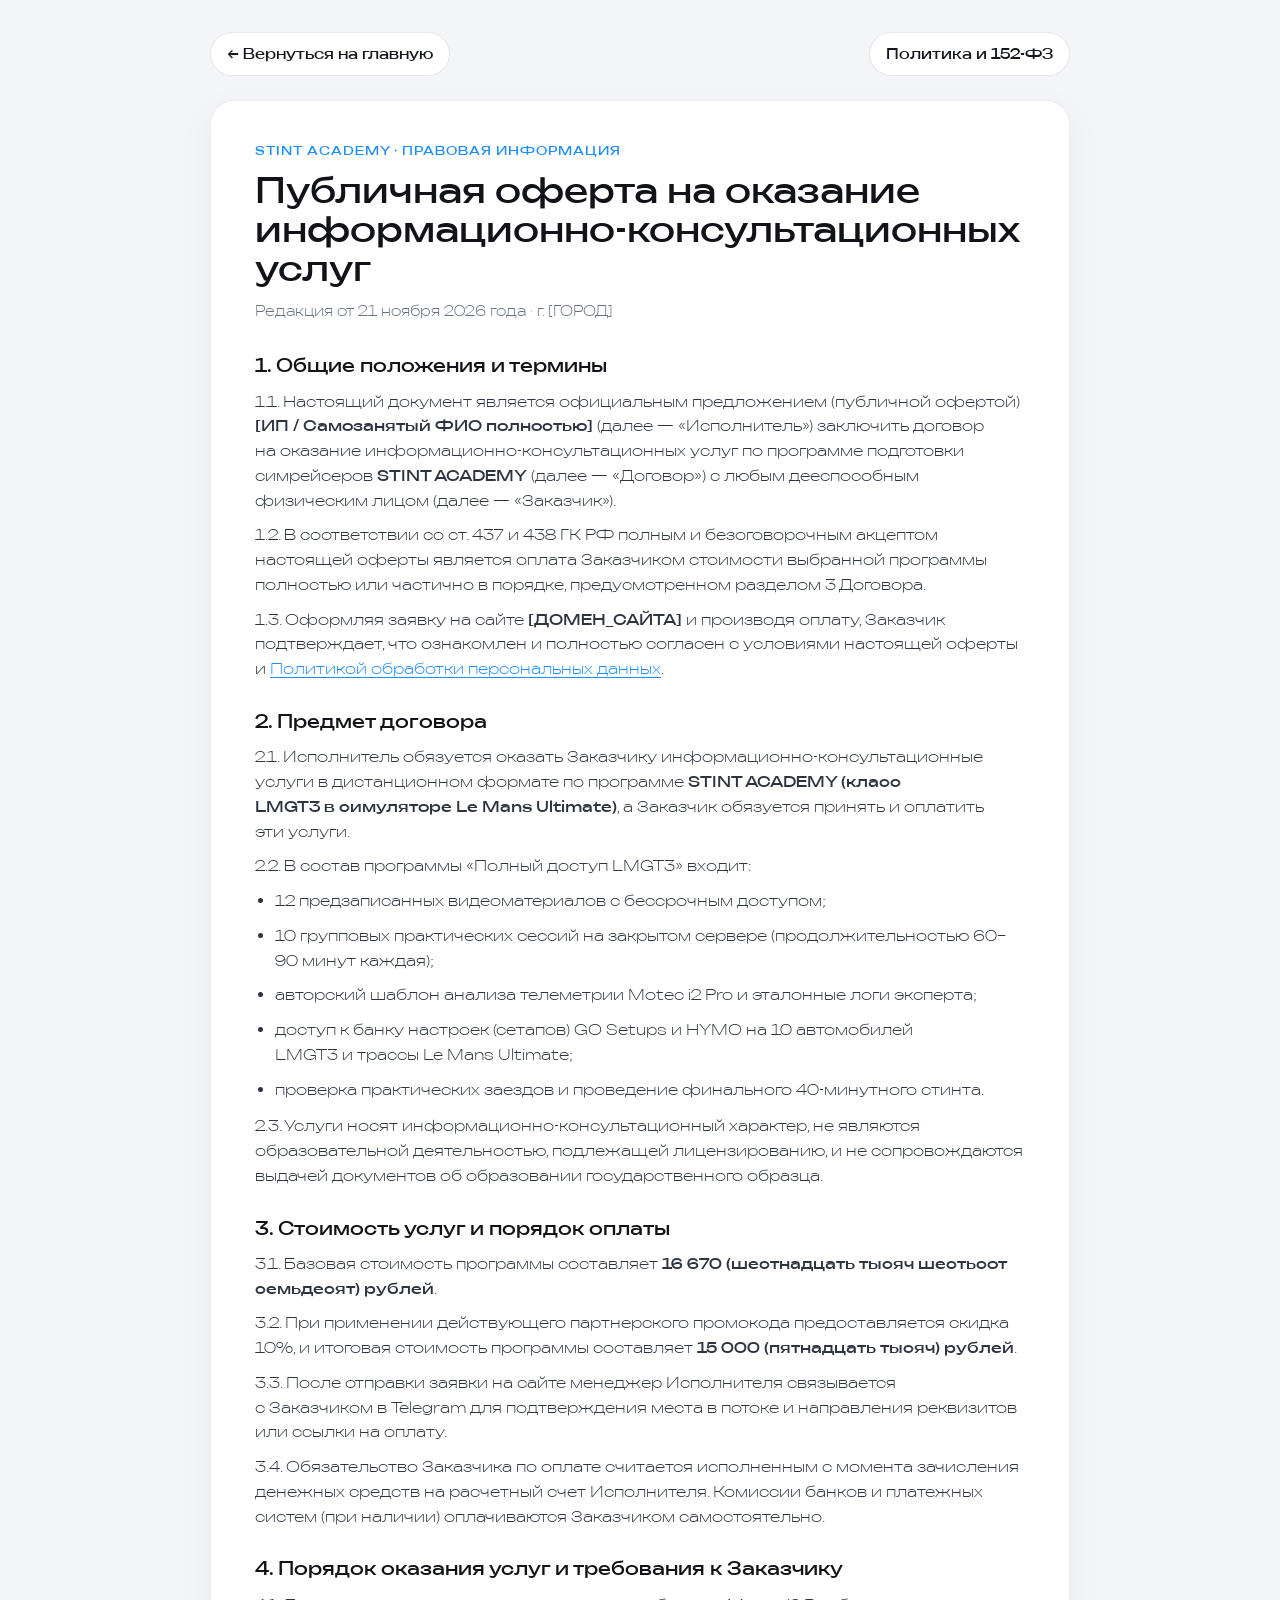
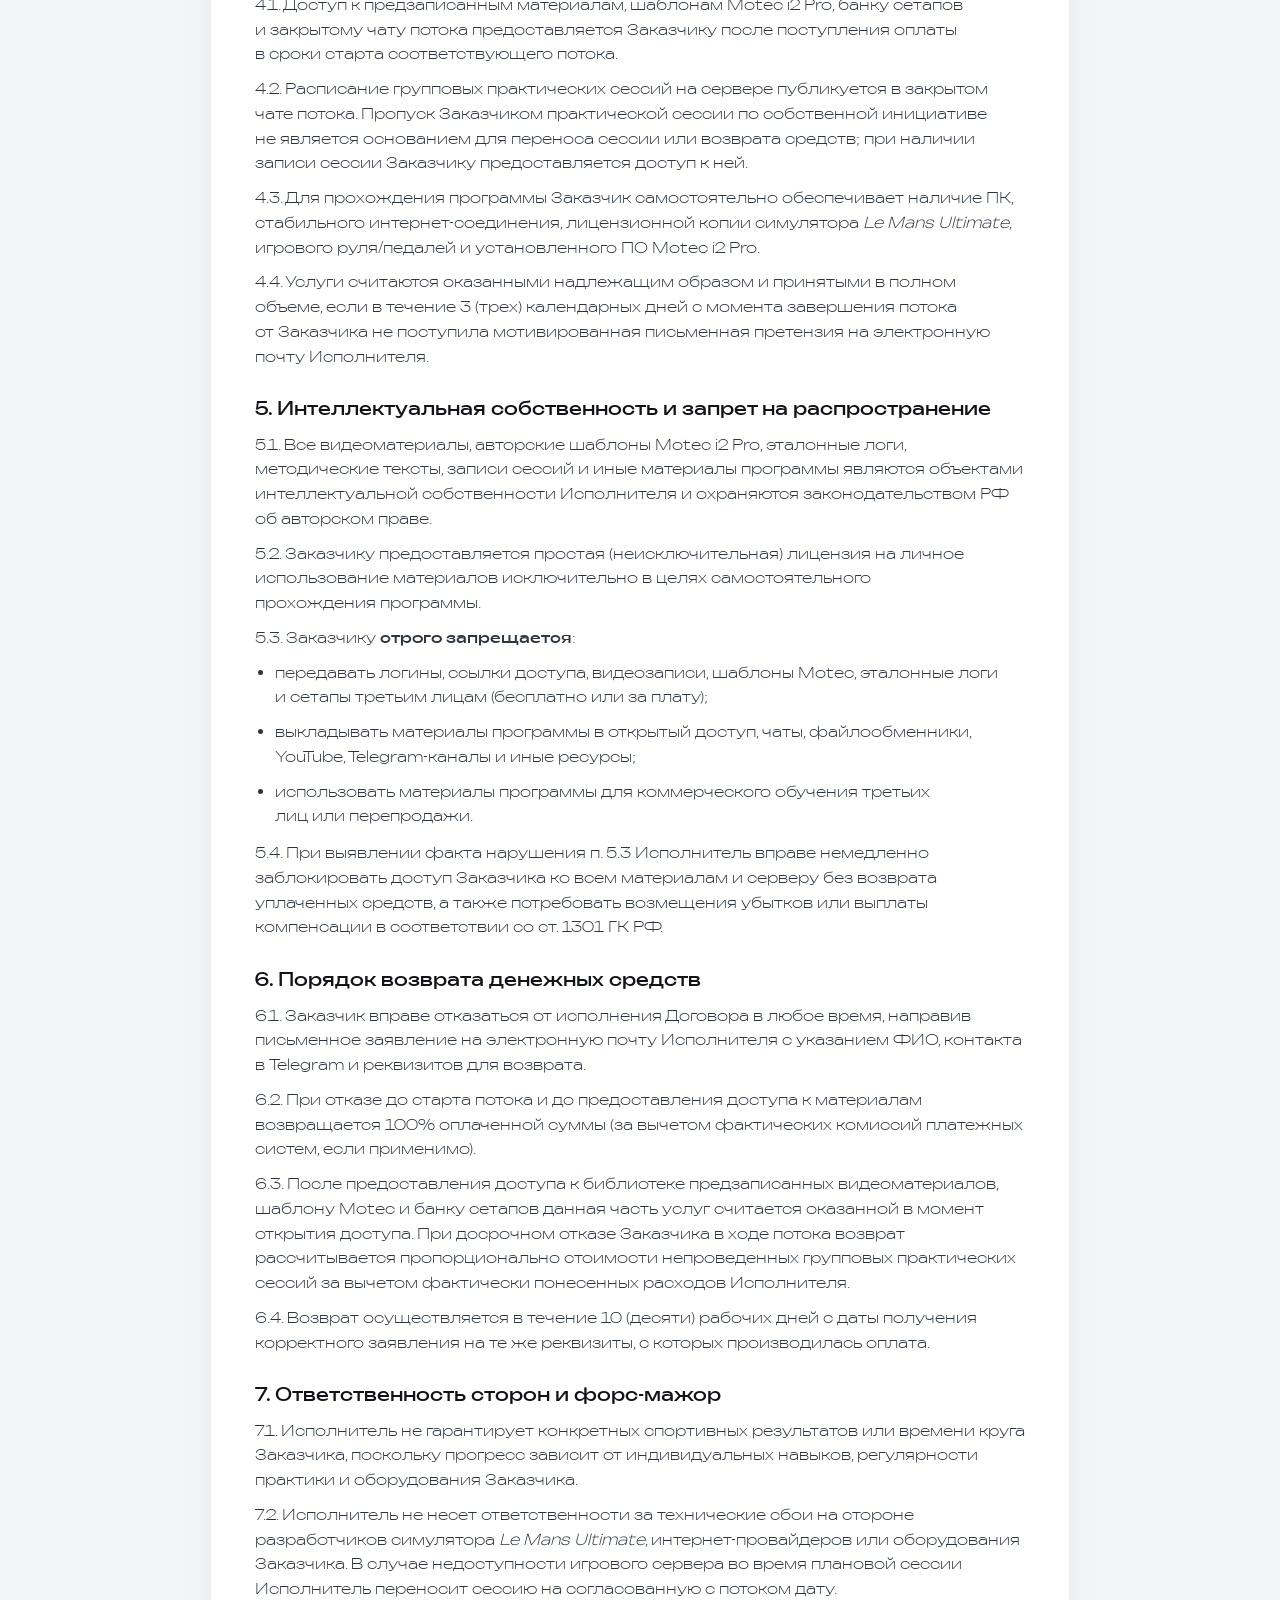
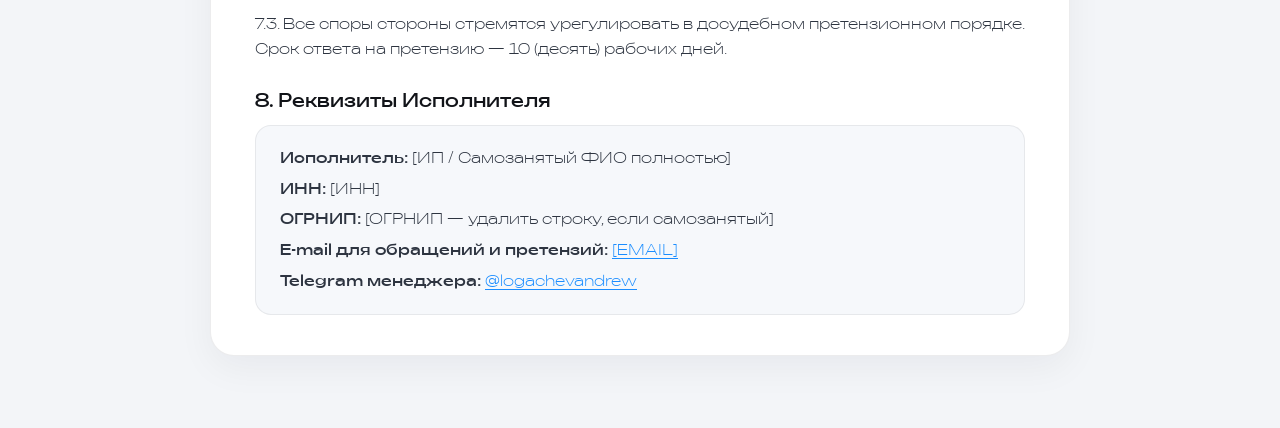
==== offer.html @ 4f56c724 "init stint academy" ====
<!DOCTYPE html>
<html lang="ru">
<head>
  <meta charset="UTF-8">
  <meta name="viewport" content="width=device-width, initial-scale=1.0">
  <title>Договор публичной оферты — STINT ACADEMY</title>
  <link rel="stylesheet" href="css/tokens.css">
  <link rel="stylesheet" href="css/main.css">
  <style>
    .legal-page {
      min-height: 100vh;
      padding: 32px 16px 72px;
      background: #f3f5f8;
      color: #14171f;
    }
    .legal-wrap {
      max-width: 860px;
      margin: 0 auto;
    }
    .legal-top {
      display: flex;
      align-items: center;
      justify-content: space-between;
      gap: 16px;
      margin-bottom: 24px;
      flex-wrap: wrap;
    }
    .legal-back {
      display: inline-flex;
      align-items: center;
      gap: 8px;
      padding: 10px 16px;
      border-radius: 999px;
      background: #ffffff;
      color: #14171f;
      text-decoration: none;
      font-size: 14px;
      font-weight: 600;
      border: 1px solid rgba(20, 23, 31, 0.1);
      transition: border-color 0.2s ease, transform 0.2s ease;
    }
    .legal-back:hover {
      border-color: #1b8dff;
      transform: translateY(-1px);
    }
    .legal-card {
      background: #ffffff;
      border-radius: 24px;
      padding: 40px 44px;
      border: 1px solid rgba(20, 23, 31, 0.08);
      box-shadow: 0 12px 36px rgba(15, 23, 42, 0.05);
    }
    .legal-eyebrow {
      font-size: 12px;
      font-weight: 700;
      letter-spacing: 0.08em;
      text-transform: uppercase;
      color: #1b8dff;
      margin-bottom: 10px;
    }
    .legal-card h1 {
      font-size: clamp(24px, 4vw, 34px);
      line-height: 1.15;
      margin: 0 0 12px;
      color: #111318;
    }
    .legal-date {
      font-size: 14px;
      color: #647084;
      margin: 0 0 32px;
    }
    .legal-section {
      margin-bottom: 28px;
    }
    .legal-section:last-child {
      margin-bottom: 0;
    }
    .legal-section h2 {
      font-size: 18px;
      line-height: 1.3;
      margin: 0 0 12px;
      color: #111318;
    }
    .legal-section p,
    .legal-section li {
      font-size: 15px;
      line-height: 1.65;
      color: #2d3440;
      margin: 0 0 10px;
    }
    .legal-section ul,
    .legal-section ol {
      padding-left: 20px;
      margin: 0 0 12px;
    }
    .legal-reqs {
      background: #f6f8fb;
      border-radius: 16px;
      padding: 20px 24px;
      border: 1px solid rgba(20, 23, 31, 0.07);
    }
    .legal-reqs p {
      margin-bottom: 6px;
    }
    .legal-reqs p:last-child {
      margin-bottom: 0;
    }
    .legal-card a {
      color: #1b8dff;
      text-decoration: underline;
      text-underline-offset: 3px;
    }
    @media (max-width: 640px) {
      .legal-card {
        padding: 24px 20px;
        border-radius: 18px;
      }
      .legal-section h2 {
        font-size: 17px;
      }
      .legal-section p,
      .legal-section li {
        font-size: 14px;
      }
    }
    
  </style>
  <!-- Yandex.Metrika counter -->
<script type="text/javascript">
    (function(m,e,t,r,i,k,a){
        m[i]=m[i]||function(){(m[i].a=m[i].a||[]).push(arguments)};
        m[i].l=1*new Date();
        for (var j = 0; j < document.scripts.length; j++) {if (document.scripts[j].src === r) { return; }}
        k=e.createElement(t),a=e.getElementsByTagName(t)[0],k.async=1,k.src=r,a.parentNode.insertBefore(k,a)
    })(window, document,'script','https://mc.yandex.ru/metrika/tag.js?id=114470592', 'ym');

    ym(114470592, 'init', {ssr:true, webvisor:true, clickmap:true, ecommerce:"dataLayer", referrer: document.referrer, url: location.href, accurateTrackBounce:true, trackLinks:true});
</script>
<noscript><div><img src="https://mc.yandex.ru/watch/114470592" style="position:absolute; left:-9999px;" alt="" /></div></noscript>
<!-- /Yandex.Metrika counter -->
</head>
<body>
  <main class="legal-page">
    <div class="legal-wrap">
      <div class="legal-top">
        <a class="legal-back" href="index.html">← Вернуться на главную</a>
        <a class="legal-back" href="privacy.html">Политика и 152-ФЗ</a>
      </div>

      <article class="legal-card">
        <div class="legal-eyebrow">STINT ACADEMY · Правовая информация</div>
        <h1>Публичная оферта на оказание информационно-консультационных услуг</h1>
        <p class="legal-date">Редакция от 21 ноября 2026 года · г. [ГОРОД]</p>

        <section class="legal-section">
          <h2>1. Общие положения и термины</h2>
          <p>1.1. Настоящий документ является официальным предложением (публичной офертой) <strong>[ИП / Самозанятый ФИО полностью]</strong> (далее — «Исполнитель») заключить договор на оказание информационно-консультационных услуг по программе подготовки симрейсеров <strong>STINT ACADEMY</strong> (далее — «Договор») с любым дееспособным физическим лицом (далее — «Заказчик»).</p>
          <p>1.2. В соответствии со ст. 437 и 438 ГК РФ полным и безоговорочным акцептом настоящей оферты является оплата Заказчиком стоимости выбранной программы полностью или частично в порядке, предусмотренном разделом 3 Договора.</p>
          <p>1.3. Оформляя заявку на сайте <strong>[ДОМЕН_САЙТА]</strong> и производя оплату, Заказчик подтверждает, что ознакомлен и полностью согласен с условиями настоящей оферты и <a href="privacy.html">Политикой обработки персональных данных</a>.</p>
        </section>

        <section class="legal-section">
          <h2>2. Предмет договора</h2>
          <p>2.1. Исполнитель обязуется оказать Заказчику информационно-консультационные услуги в дистанционном формате по программе <strong>STINT ACADEMY (класс LMGT3 в симуляторе Le Mans Ultimate)</strong>, а Заказчик обязуется принять и оплатить эти услуги.</p>
          <p>2.2. В состав программы «Полный доступ LMGT3» входит:</p>
          <ul>
            <li>12 предзаписанных видеоматериалов с бессрочным доступом;</li>
            <li>10 групповых практических сессий на закрытом сервере (продолжительностью 60–90 минут каждая);</li>
            <li>авторский шаблон анализа телеметрии Motec i2 Pro и эталонные логи эксперта;</li>
            <li>доступ к банку настроек (сетапов) GO Setups и HYMO на 10 автомобилей LMGT3 и трассы Le Mans Ultimate;</li>
            <li>проверка практических заездов и проведение финального 40-минутного стинта.</li>
          </ul>
          <p>2.3. Услуги носят информационно-консультационный характер, не являются образовательной деятельностью, подлежащей лицензированию, и не сопровождаются выдачей документов об образовании государственного образца.</p>
        </section>

        <section class="legal-section">
          <h2>3. Стоимость услуг и порядок оплаты</h2>
          <p>3.1. Базовая стоимость программы составляет <strong>16 670 (шестнадцать тысяч шестьсот семьдесят) рублей</strong>.</p>
          <p>3.2. При применении действующего партнерского промокода предоставляется скидка 10%, и итоговая стоимость программы составляет <strong>15 000 (пятнадцать тысяч) рублей</strong>.</p>
          <p>3.3. После отправки заявки на сайте менеджер Исполнителя связывается с Заказчиком в Telegram для подтверждения места в потоке и направления реквизитов или ссылки на оплату.</p>
          <p>3.4. Обязательство Заказчика по оплате считается исполненным с момента зачисления денежных средств на расчетный счет Исполнителя. Комиссии банков и платежных систем (при наличии) оплачиваются Заказчиком самостоятельно.</p>
        </section>

        <section class="legal-section">
          <h2>4. Порядок оказания услуг и требования к Заказчику</h2>
          <p>4.1. Доступ к предзаписанным материалам, шаблонам Motec i2 Pro, банку сетапов и закрытому чату потока предоставляется Заказчику после поступления оплаты в сроки старта соответствующего потока.</p>
          <p>4.2. Расписание групповых практических сессий на сервере публикуется в закрытом чате потока. Пропуск Заказчиком практической сессии по собственной инициативе не является основанием для переноса сессии или возврата средств; при наличии записи сессии Заказчику предоставляется доступ к ней.</p>
          <p>4.3. Для прохождения программы Заказчик самостоятельно обеспечивает наличие ПК, стабильного интернет-соединения, лицензионной копии симулятора <em>Le Mans Ultimate</em>, игрового руля/педалей и установленного ПО Motec i2 Pro.</p>
          <p>4.4. Услуги считаются оказанными надлежащим образом и принятыми в полном объеме, если в течение 3 (трех) календарных дней с момента завершения потока от Заказчика не поступила мотивированная письменная претензия на электронную почту Исполнителя.</p>
        </section>

        <section class="legal-section">
          <h2>5. Интеллектуальная собственность и запрет на распространение</h2>
          <p>5.1. Все видеоматериалы, авторские шаблоны Motec i2 Pro, эталонные логи, методические тексты, записи сессий и иные материалы программы являются объектами интеллектуальной собственности Исполнителя и охраняются законодательством РФ об авторском праве.</p>
          <p>5.2. Заказчику предоставляется простая (неисключительная) лицензия на личное использование материалов исключительно в целях самостоятельного прохождения программы.</p>
          <p>5.3. Заказчику <strong>строго запрещается</strong>:</p>
          <ul>
            <li>передавать логины, ссылки доступа, видеозаписи, шаблоны Motec, эталонные логи и сетапы третьим лицам (бесплатно или за плату);</li>
            <li>выкладывать материалы программы в открытый доступ, чаты, файлообменники, YouTube, Telegram-каналы и иные ресурсы;</li>
            <li>использовать материалы программы для коммерческого обучения третьих лиц или перепродажи.</li>
          </ul>
          <p>5.4. При выявлении факта нарушения п. 5.3 Исполнитель вправе немедленно заблокировать доступ Заказчика ко всем материалам и серверу без возврата уплаченных средств, а также потребовать возмещения убытков или выплаты компенсации в соответствии со ст. 1301 ГК РФ.</p>
        </section>

        <section class="legal-section">
          <h2>6. Порядок возврата денежных средств</h2>
          <p>6.1. Заказчик вправе отказаться от исполнения Договора в любое время, направив письменное заявление на электронную почту Исполнителя с указанием ФИО, контакта в Telegram и реквизитов для возврата.</p>
          <p>6.2. При отказе до старта потока и до предоставления доступа к материалам возвращается 100% оплаченной суммы (за вычетом фактических комиссий платежных систем, если применимо).</p>
          <p>6.3. После предоставления доступа к библиотеке предзаписанных видеоматериалов, шаблону Motec и банку сетапов данная часть услуг считается оказанной в момент открытия доступа. При досрочном отказе Заказчика в ходе потока возврат рассчитывается пропорционально стоимости непроведенных групповых практических сессий за вычетом фактически понесенных расходов Исполнителя.</p>
          <p>6.4. Возврат осуществляется в течение 10 (десяти) рабочих дней с даты получения корректного заявления на те же реквизиты, с которых производилась оплата.</p>
        </section>

        <section class="legal-section">
          <h2>7. Ответственность сторон и форс-мажор</h2>
          <p>7.1. Исполнитель не гарантирует конкретных спортивных результатов или времени круга Заказчика, поскольку прогресс зависит от индивидуальных навыков, регулярности практики и оборудования Заказчика.</p>
          <p>7.2. Исполнитель не несет ответственности за технические сбои на стороне разработчиков симулятора <em>Le Mans Ultimate</em>, интернет-провайдеров или оборудования Заказчика. В случае недоступности игрового сервера во время плановой сессии Исполнитель переносит сессию на согласованную с потоком дату.</p>
          <p>7.3. Все споры стороны стремятся урегулировать в досудебном претензионном порядке. Срок ответа на претензию — 10 (десять) рабочих дней.</p>
        </section>

        <section class="legal-section">
          <h2>8. Реквизиты Исполнителя</h2>
          <div class="legal-reqs">
            <p><strong>Исполнитель:</strong> [ИП / Самозанятый ФИО полностью]</p>
            <p><strong>ИНН:</strong> [ИНН]</p>
            <p><strong>ОГРНИП:</strong> [ОГРНИП — удалить строку, если самозанятый]</p>
            <p><strong>E-mail для обращений и претензий:</strong> <a href="mailto:[EMAIL]">[EMAIL]</a></p>
            <p><strong>Telegram менеджера:</strong> <a href="https://t.me/logachevandrew" target="_blank" rel="noopener">@logachevandrew</a></p>
          </div>
        </section>
      </article>
    </div>
  </main>
  <script src="js/main.js"></script>
</body>
</html>
---- css/tokens.css ----
@font-face {
  font-family: 'Onder';
  src: url('../assets/fonts/Onder.ttf?v=4') format('truetype');
  font-weight: 400;
  font-style: normal;
  font-display: swap;
}

@font-face {
  font-family: 'Bounded';
  src: url('../assets/fonts/Bounded-ExtraLight.ttf') format('truetype');
  font-weight: 200 500;
  font-style: normal;
  font-display: swap;
}

@font-face {
  font-family: 'Bounded';
  src: url('../assets/fonts/Bounded-SemiBold.ttf') format('truetype');
  font-weight: 600 700;
  font-style: normal;
  font-display: swap;
}

:root {
  /* Светлая технологичная палитра */
  --bg-canvas: #F5F5F7;
  --bg-card: #FFFFFF;
  --bg-surface: #EBEBEF;
  --bg-dark: #2B2B2B;

  --text-main: #2B2B2B;
  --text-muted: #5A5D64;
  --text-dim: #868A93;

  --accent: #1D94EE;
  --accent-grad: linear-gradient(135deg, #20B3F5 0%, #1870E6 100%);
  --accent-soft: rgba(29, 148, 238, 0.1);

  --border: rgba(43, 43, 43, 0.09);
  --border-strong: rgba(43, 43, 43, 0.16);
  --shadow-card: 0 2px 10px rgba(15, 23, 42, 0.03), 0 12px 30px rgba(15, 23, 42, 0.04);

  --font-display: 'Onder', sans-serif;
  --font-body: 'Bounded', system-ui, -apple-system, sans-serif;

  --radius-sm: 12px;
  --radius-md: 20px;
  --radius-lg: 28px;
  --radius-pill: 999px;
  --container: 1180px;
}
---- css/main.css ----
*, *::before, *::after { box-sizing: border-box; }

html, body, main, .section {
  max-width: 100%;
  overflow-x: clip;
}

html {
  scroll-behavior: smooth;
  -webkit-text-size-adjust: 100%;
}

body {
  margin: 0;
  font-family: var(--font-body);
  font-size: 15px;
  line-height: 1.6;
  color: var(--text-main);
  background-color: var(--bg-canvas);
  -webkit-font-smoothing: antialiased;
}

body.is-preloading { overflow: hidden; }

img { max-width: 100%; height: auto; display: block; }
a { color: inherit; text-decoration: none; }
button, input { font-family: inherit; }

.container {
  width: 100%;
  max-width: var(--container);
  margin: 0 auto;
  padding: 0 18px;
}

/* Прелоадер */
.preloader {
  position: fixed;
  inset: 0;
  z-index: 200;
  background: var(--bg-canvas);
  transition: opacity 0.48s ease, visibility 0.48s ease;
  cursor: pointer;
}

.preloader.is-hidden {
  opacity: 0;
  visibility: hidden;
  pointer-events: none;
}

/* Типографика */
.h-display {
  font-family: var(--font-display);
  font-weight: 400;
  text-transform: uppercase;
  margin: 0;
  letter-spacing: 0.03em;
  word-spacing: 0.22em;
  line-height: 1.78;
  text-wrap: balance;
}

.h1 { font-size: clamp(16px, 2.8vw, 28px); line-height: 1.78; }
.h2 { font-size: clamp(14px, 2.4vw, 22px); line-height: 1.8; }
.h3 { font-size: clamp(12px, 1.6vw, 14px); line-height: 1.8; }

p, li { text-wrap: pretty; }

.text-accent {
  background: var(--accent-grad);
  -webkit-background-clip: text;
  background-clip: text;
  color: transparent;
}

.kicker {
  display: inline-block;
  font-size: 11px;
  font-weight: 600;
  letter-spacing: 0.14em;
  text-transform: uppercase;
  color: var(--accent);
  margin-bottom: 12px;
}

.lead {
  color: var(--text-muted);
  font-size: 16px;
  line-height: 1.65;
  margin: 0;
  max-width: 560px;
}

/* Кнопки */
.btn {
  position: relative;
  display: inline-flex;
  align-items: center;
  justify-content: center;
  min-height: 54px;
  padding: 14px 26px;
  border-radius: var(--radius-pill);
  border: 1px solid transparent;
  font-family: var(--font-body);
  font-size: 14px;
  font-weight: 600;
  line-height: 1.2;
  letter-spacing: 0.01em;
  cursor: pointer;
  transition: transform 0.2s ease, box-shadow 0.2s ease, background 0.2s ease, border-color 0.2s ease;
  width: 100%;
  text-align: center;
  white-space: nowrap;
}

.btn:active { transform: scale(0.98); }

.btn-primary {
  padding: 14px 56px 14px 26px;
  background: var(--accent-grad);
  color: #FFFFFF;
  box-shadow: 0 10px 26px rgba(24, 112, 230, 0.26);
}

.btn-primary:hover { box-shadow: 0 14px 32px rgba(24, 112, 230, 0.36); }

.btn-circle {
  position: absolute;
  right: 7px;
  top: 50%;
  transform: translateY(-50%);
  width: 40px;
  height: 40px;
  border-radius: 50%;
  background: #FFFFFF;
  color: var(--text-main);
  display: grid;
  place-items: center;
  flex-shrink: 0;
  transition: transform 0.2s ease;
}

.btn:hover .btn-circle { transform: translate(1px, calc(-50% - 1px)); }

.btn-ghost {
  background: var(--bg-card);
  border-color: var(--border-strong);
  color: var(--text-main);
}

.btn-ghost:hover {
  border-color: var(--accent);
  color: var(--accent);
}

.btn-sm {
  min-height: 44px;
  padding: 10px 46px 10px 20px;
  font-size: 13px;
  width: auto;
}

.btn-sm .btn-circle { width: 32px; height: 32px; right: 6px; }

/* Шапка */
.site-header {
  position: sticky;
  top: 0;
  z-index: 50;
  padding: 12px 0;
  background: rgba(245, 245, 247, 0.82);
  -webkit-backdrop-filter: blur(20px) saturate(180%);
  backdrop-filter: blur(20px) saturate(180%);
  border-bottom: 1px solid var(--border);
}

.header-inner {
  display: flex;
  align-items: center;
  justify-content: space-between;
  gap: 16px;
}

.brand {
  display: inline-flex;
  align-items: center;
  gap: 11px;
  flex-shrink: 0;
}

.brand-logo {
  height: 34px;
  width: auto;
  object-fit: contain;
}

.brand-text {
  font-family: var(--font-display);
  font-size: 10px;
  line-height: 1.38;
  letter-spacing: 0.05em;
  color: var(--text-main);
  display: flex;
  flex-direction: column;
}

.brand-text span { color: var(--accent); }

.nav-desktop {
  display: none;
  align-items: center;
  gap: 24px;
  font-size: 14px;
  color: var(--text-muted);
}

.nav-desktop a { transition: color 0.2s ease; white-space: nowrap; }
.nav-desktop a:hover { color: var(--text-main); }

.header-right {
  display: flex;
  align-items: center;
  gap: 10px;
}

.header-cta-desktop { display: none; }

.menu-btn {
  width: 44px;
  height: 44px;
  border-radius: 50%;
  border: 1px solid var(--border-strong);
  background: rgba(255, 255, 255, 0.82);
  color: var(--text-main);
  display: grid;
  place-items: center;
  cursor: pointer;
  box-shadow: 0 4px 12px rgba(15, 23, 42, 0.06);
}

/* Мобильное боковое меню */
.gn-backdrop {
  position: fixed;
  inset: 0;
  z-index: 80;
  background: rgba(15, 23, 42, 0.24);
  -webkit-backdrop-filter: blur(4px);
  backdrop-filter: blur(4px);
  opacity: 0;
  pointer-events: none;
  transition: opacity 0.28s ease;
}

.gn-backdrop.is-open { opacity: 1; pointer-events: auto; }

.gn-sidebar {
  position: fixed;
  top: 12px;
  right: 12px;
  bottom: 12px;
  width: min(300px, calc(100vw - 24px));
  z-index: 90;
  padding: 14px;
  border-radius: 28px;
  display: flex;
  flex-direction: column;
  background:
    linear-gradient(150deg, rgba(255, 255, 255, 0.72), rgba(255, 255, 255, 0.42) 48%),
    rgba(245, 245, 247, 0.76);
  -webkit-backdrop-filter: blur(26px) saturate(185%);
  backdrop-filter: blur(26px) saturate(185%);
  box-shadow:
    inset 0 0 0 0.75px rgba(255, 255, 255, 0.85),
    inset 0 1px 1px rgba(255, 255, 255, 0.98),
    inset 0 -1px 1px rgba(255, 255, 255, 0.55),
    inset 0 8px 14px -8px rgba(255, 255, 255, 0.9),
    0 20px 44px -14px rgba(15, 23, 42, 0.24);
  transform: translateX(calc(100% + 24px));
  transition: transform 0.34s cubic-bezier(0.22, 1, 0.36, 1);
}

.gn-sidebar.is-open { transform: translateX(0); }

.gn-head {
  display: flex;
  align-items: center;
  gap: 10px;
  padding-bottom: 14px;
  border-bottom: 1px solid rgba(43, 43, 43, 0.09);
}

.gn-head-logo {
  width: 34px;
  height: 34px;
  border-radius: 10px;
  display: grid;
  place-items: center;
  background: rgba(255, 255, 255, 0.75);
  box-shadow: inset 0 1px 1px rgba(255, 255, 255, 0.9);
  flex-shrink: 0;
}

.gn-head-logo img { width: 24px; height: 24px; object-fit: contain; }
.gn-head-copy { min-width: 0; }
.gn-head-copy strong { display: block; font-size: 13px; color: var(--text-main); }
.gn-head-copy small { display: block; font-size: 11px; color: var(--text-muted); }

.gn-close {
  margin-left: auto;
  width: 38px;
  height: 38px;
  border-radius: 12px;
  border: 0;
  background: rgba(255, 255, 255, 0.5);
  color: var(--text-main);
  display: grid;
  place-items: center;
  cursor: pointer;
}

.gn-body { flex: 1 1 auto; overflow-y: auto; padding: 12px 0; }

.gn-group + .gn-group {
  margin-top: 12px;
  padding-top: 12px;
  border-top: 1px solid rgba(43, 43, 43, 0.08);
}

.gn-group-title {
  margin: 0 10px 6px;
  font-size: 11px;
  font-weight: 600;
  text-transform: uppercase;
  letter-spacing: 0.08em;
  color: var(--text-dim);
}

.gn-list { list-style: none; margin: 0; padding: 0; display: flex; flex-direction: column; gap: 3px; }

.gn-link {
  display: flex;
  align-items: center;
  gap: 11px;
  min-height: 44px;
  padding: 0 12px;
  border-radius: 14px;
  font-size: 14px;
  color: var(--text-main);
  transition: background 0.18s ease;
}

.gn-link:hover, .gn-link.is-active {
  background: rgba(29, 148, 238, 0.12);
  color: var(--accent);
}

.gn-link svg { width: 17px; height: 17px; flex-shrink: 0; opacity: 0.8; }

.gn-account {
  display: flex;
  align-items: center;
  gap: 10px;
  padding: 12px 8px 4px;
  border-top: 1px solid rgba(43, 43, 43, 0.09);
  margin-top: auto;
}

.gn-avatar {
  width: 36px;
  height: 36px;
  border-radius: 50%;
  background: var(--accent-grad);
  color: #FFFFFF;
  display: grid;
  place-items: center;
  font-size: 12px;
  font-weight: 600;
  flex-shrink: 0;
}

.gn-account-copy { min-width: 0; }
.gn-account-copy strong { display: block; font-size: 13px; color: var(--text-main); }
.gn-account-copy small { display: block; font-size: 11px; color: var(--text-muted); }

/* Секции */
.section { padding: 60px 0; position: relative; }

/* Первый экран + двухслойный шоурум-переход машин */
.hero { padding: 24px 0 56px; }

.hero-grid {
  display: grid;
  grid-template-columns: 1fr;
  gap: 18px;
  align-items: center;
}

.hero-lead { margin: 16px 0 0; }
.hero-actions { display: flex; flex-direction: column; gap: 12px; }

.hero-reveal {
  opacity: 0;
  transform: translateY(22px);
  filter: blur(8px);
  transition: opacity 0.85s cubic-bezier(0.16, 1, 0.3, 1),
              transform 0.85s cubic-bezier(0.16, 1, 0.3, 1),
              filter 0.85s cubic-bezier(0.16, 1, 0.3, 1);
}

.hero-reveal-d1 { transition-delay: 0.14s; }
.hero-reveal-d2 { transition-delay: 0.26s; }

body.is-hero-ready .hero-reveal {
  opacity: 1;
  transform: translateY(0);
  filter: blur(0);
}

@media (prefers-reduced-motion: reduce) {
  .hero-reveal { opacity: 1; transform: none; filter: none; transition: none; }
}

.hero-visual {
  position: relative;
  display: flex;
  align-items: center;
  justify-content: center;
  padding: 12px 12px;
  overflow: hidden;
}

.hero-visual::before {
  content: '';
  position: absolute;
  width: 80%;
  height: 60%;
  bottom: 4%;
  border-radius: 50%;
  background: radial-gradient(ellipse, rgba(29, 148, 238, 0.14) 0%, transparent 72%);
  filter: blur(22px);
  z-index: 0;
  transition: transform 0.9s cubic-bezier(0.16, 1, 0.3, 1), opacity 0.9s ease;
}

.hero-visual.is-shifting::before {
  transform: scale(1.14);
  opacity: 0.95;
}

.hero-stage {
  position: relative;
  z-index: 1;
  width: 100%;
  display: grid;
  grid-template-columns: 1fr;
  place-items: center;
  transform: scale(1.12);
}

.hero-car {
  grid-area: 1 / 1;
  width: 100%;
  max-width: 100%;
  opacity: 0;
  transform: translate3d(48px, 0, 0) scale(0.94);
  filter: blur(10px) brightness(1.05) drop-shadow(0 12px 18px rgba(15, 23, 42, 0.08));
  transition: opacity 0.85s cubic-bezier(0.16, 1, 0.3, 1),
              transform 1.05s cubic-bezier(0.16, 1, 0.3, 1),
              filter 0.85s cubic-bezier(0.16, 1, 0.3, 1);
  will-change: transform, opacity, filter;
  pointer-events: none;
}

.hero-car.is-active {
  opacity: 1;
  transform: translate3d(0, 0, 0) scale(1);
  filter: blur(0) brightness(1) drop-shadow(0 24px 28px rgba(15, 23, 42, 0.2));
  z-index: 2;
}

.hero-car.is-leaving {
  opacity: 0;
  transform: translate3d(-44px, 0, 0) scale(0.95);
  filter: blur(10px) brightness(0.98) drop-shadow(0 10px 14px rgba(15, 23, 42, 0.06));
  z-index: 1;
}

.hero-car.is-standby {
  transition: none;
  opacity: 0;
  transform: translate3d(48px, 0, 0) scale(0.94);
  filter: blur(10px) brightness(1.05) drop-shadow(0 12px 18px rgba(15, 23, 42, 0.08));
  z-index: 1;
}

/* Статичная машина на partners.html (без hero-stage) */
.hero-visual > .hero-car {
  opacity: 1;
  transform: none;
  filter: drop-shadow(0 22px 26px rgba(15, 23, 42, 0.2));
}

/* Наш подход + свечение контура под курсором */
.bento-asym {
  display: grid;
  grid-template-columns: 1fr;
  gap: 16px;
  margin-top: 30px;
}

.card-clean {
  position: relative;
  padding: 28px 24px;
  border-radius: var(--radius-lg);
  background: var(--bg-card);
  border: 1px solid var(--border);
  box-shadow: var(--shadow-card);
  display: flex;
  flex-direction: column;
  justify-content: space-between;
  gap: 18px;
  --mx: 50%;
  --my: 50%;
  --glow-op: 0;
}

.card-clean::before {
  content: '';
  position: absolute;
  inset: -1px;
  border-radius: inherit;
  padding: 1.5px;
  background: radial-gradient(260px circle at var(--mx) var(--my), #20B3F5 0%, #1870E6 42%, transparent 72%);
  -webkit-mask: linear-gradient(#fff 0 0) content-box, linear-gradient(#fff 0 0);
  -webkit-mask-composite: xor;
  mask-composite: exclude;
  opacity: var(--glow-op);
  transition: opacity 0.28s ease;
  pointer-events: none;
}

.card-desc {
  margin: 12px 0 0;
  font-size: 14px;
  color: var(--text-muted);
  line-height: 1.65;
}

/* База скорости (Ютуб) */
.video-lead { margin-top: 14px; }

.video-grid {
  display: grid;
  grid-template-columns: 1fr;
  gap: 24px;
  margin-top: 36px;
  align-items: center;
}

.video-frame {
  position: relative;
  width: 100%;
  aspect-ratio: 16 / 9;
  border-radius: var(--radius-lg);
  overflow: hidden;
  border: 1px solid var(--border);
  background: var(--bg-dark);
  box-shadow: var(--shadow-card);
}

.video-frame iframe {
  position: absolute;
  inset: 0;
  width: 100%;
  height: 100%;
  border: 0;
}

.video-points {
  list-style: none;
  padding: 0;
  margin: 0;
  display: flex;
  flex-direction: column;
  gap: 12px;
}

.video-points li {
  padding: 18px 20px;
  border-radius: var(--radius-md);
  border: 1px solid var(--border);
  background: var(--bg-card);
  box-shadow: var(--shadow-card);
  font-size: 14px;
  color: var(--text-muted);
}

.video-points strong {
  display: block;
  color: var(--text-main);
  margin-bottom: 5px;
  font-weight: 600;
}

/* Объединенный раздел «Что входит в программу» */
.included-cards {
  display: grid;
  grid-template-columns: 1fr;
  gap: 16px;
  margin-top: 28px;
}

.inc-box {
  padding: 26px 22px;
  border-radius: var(--radius-lg);
  background: var(--bg-card);
  border: 1px solid var(--border);
  box-shadow: var(--shadow-card);
  display: flex;
  flex-direction: column;
  gap: 10px;
}

.inc-box .card-desc { margin-top: 4px; }

.inc-tag {
  display: inline-block;
  width: fit-content;
  padding: 5px 12px;
  border-radius: var(--radius-pill);
  background: var(--accent-soft);
  color: var(--accent);
  font-size: 11px;
  font-weight: 600;
  letter-spacing: 0.06em;
  text-transform: uppercase;
}

.pc-break { display: none; }

/* Практические заезды и форматы проверки */
.hw-card {
  margin-top: 20px;
  padding: 28px 24px;
  border-radius: var(--radius-lg);
  background: var(--bg-card);
  border: 1px solid var(--border);
  box-shadow: var(--shadow-card);
}

.hw-items {
  list-style: none;
  padding: 0;
  margin: 18px 0 0;
  display: grid;
  grid-template-columns: 1fr;
  gap: 12px;
  font-size: 14px;
  color: var(--text-muted);
}

.hw-items li {
  padding: 14px 16px 14px 32px;
  border-radius: var(--radius-md);
  background: var(--bg-canvas);
  border: 1px solid var(--border);
  position: relative;
}

.hw-items li::before {
  content: '';
  position: absolute;
  left: 15px;
  top: 21px;
  width: 6px;
  height: 6px;
  border-radius: 50%;
  background: var(--accent);
}

.hw-items strong { color: var(--text-main); font-weight: 600; }

/* Банк сетапов */
.garage-wrap {
  margin-top: 20px;
  padding: 28px 20px 24px;
  border-radius: var(--radius-lg);
  background: var(--bg-card);
  border: 1px solid var(--border);
  box-shadow: var(--shadow-card);
  text-align: center;
}

.garage-stage {
  position: relative;
  padding: 10px 0 8px;
  display: flex;
  flex-direction: column;
  align-items: center;
}

.garage-car-img {
  position: relative;
  z-index: 1;
  width: 100%;
  max-width: 680px;
  max-height: 300px;
  object-fit: contain;
  transition: opacity 0.2s ease, transform 0.2s ease;
  filter: drop-shadow(0 20px 24px rgba(15, 23, 42, 0.18));
}

.garage-car-img.is-switching { opacity: 0; transform: translateX(12px); }

.garage-car-title {
  margin-top: 14px;
  font-family: var(--font-display);
  font-size: 13px;
  color: var(--text-main);
  letter-spacing: 0.04em;
  word-spacing: 0.2em;
}

.garage-counter {
  margin-top: 6px;
  font-size: 12px;
  letter-spacing: 0.12em;
  color: var(--accent);
  font-weight: 600;
}

/* Программа подготовки */
.program-list {
  display: flex;
  flex-direction: column;
  gap: 12px;
  margin-top: 30px;
}

.prog-item {
  border-radius: var(--radius-lg);
  border: 1px solid var(--border);
  background: var(--bg-card);
  box-shadow: var(--shadow-card);
  overflow: hidden;
  transition: border-color 0.2s ease;
}

.prog-item.is-open { border-color: rgba(29, 148, 238, 0.45); }

.prog-trigger {
  width: 100%;
  padding: 22px;
  background: transparent;
  border: 0;
  display: flex;
  align-items: center;
  justify-content: space-between;
  gap: 16px;
  text-align: left;
  color: var(--text-main);
  cursor: pointer;
}

.prog-num {
  font-family: var(--font-display);
  font-size: 10px;
  color: var(--accent);
  display: block;
  margin-bottom: 8px;
  letter-spacing: 0.06em;
  word-spacing: 0.18em;
}

.prog-title {
  font-family: var(--font-display);
  font-size: clamp(11px, 2vw, 14px);
  line-height: 1.75;
  word-spacing: 0.2em;
}

.prog-icon {
  width: 36px;
  height: 36px;
  border-radius: 50%;
  border: 1px solid var(--border);
  background: var(--bg-canvas);
  color: var(--text-main);
  display: grid;
  place-items: center;
  flex-shrink: 0;
  font-size: 18px;
  transition: transform 0.2s ease, background 0.2s ease, color 0.2s ease;
}

.prog-item.is-open .prog-icon {
  transform: rotate(45deg);
  background: var(--accent);
  color: #FFFFFF;
  border-color: transparent;
}

.prog-body {
  display: none;
  padding: 0 22px 24px;
  border-top: 1px solid var(--border);
}

.prog-item.is-open .prog-body { display: block; }

.module-list {
  list-style: none;
  padding: 16px 0 0;
  margin: 0;
  display: flex;
  flex-direction: column;
  gap: 12px;
}

.module-list li {
  font-size: 14px;
  color: var(--text-muted);
  padding-left: 16px;
  position: relative;
}

.module-list li::before {
  content: '';
  position: absolute;
  left: 0;
  top: 8px;
  width: 5px;
  height: 5px;
  border-radius: 50%;
  background: var(--accent);
}

.module-list strong { color: var(--text-main); font-weight: 600; }

/* Баллы и таблица лидеров */
.lb-layout {
  display: grid;
  grid-template-columns: 1fr;
  gap: 20px;
  margin-top: 30px;
  align-items: start;
}

.lb-info, .lb-card {
  padding: 26px 22px;
  border-radius: var(--radius-lg);
  background: var(--bg-card);
  border: 1px solid var(--border);
  box-shadow: var(--shadow-card);
}

.rating-strip {
  display: grid;
  grid-template-columns: repeat(3, 1fr);
  gap: 10px;
  margin-top: 22px;
}

.medal-card {
  padding: 16px 10px;
  border-radius: var(--radius-md);
  border: 1px solid var(--border);
  background: var(--bg-canvas);
  text-align: center;
  min-width: 0;
  overflow: hidden;
}

.medal-pts {
  font-family: var(--font-display);
  font-size: 16px;
  line-height: 1.4;
  color: var(--accent);
}

.medal-name { font-size: 12px; color: var(--text-muted); margin-top: 6px; line-height: 1.3; }

.lb-head {
  display: flex;
  justify-content: space-between;
  align-items: center;
  padding: 0 12px 12px;
  border-bottom: 1px solid var(--border);
  font-size: 11px;
  font-weight: 600;
  text-transform: uppercase;
  letter-spacing: 0.1em;
  color: var(--text-dim);
}

.lb-list { display: flex; flex-direction: column; gap: 8px; margin: 12px 0 16px; }

.lb-row {
  display: grid;
  grid-template-columns: 34px 1fr auto;
  align-items: center;
  gap: 12px;
  padding: 12px;
  border-radius: var(--radius-sm);
  background: var(--bg-canvas);
  border: 1px solid transparent;
  font-size: 14px;
}

.lb-row.is-top {
  background: rgba(29, 148, 238, 0.07);
  border-color: rgba(29, 148, 238, 0.22);
}

.lb-row.is-extra { display: none; }
.lb-list.is-expanded .lb-row.is-extra { display: grid; }

.lb-rank {
  font-family: var(--font-display);
  font-size: 11px;
  color: var(--text-dim);
  text-align: center;
}

.lb-row.rank-1 .lb-rank { color: #D99B00; }
.lb-row.rank-2 .lb-rank { color: #64748B; }
.lb-row.rank-3 .lb-rank { color: #C26A2D; }

.lb-name { color: var(--text-main); overflow: hidden; text-overflow: ellipsis; white-space: nowrap; }
.lb-pts { font-family: var(--font-display); font-size: 11px; color: var(--accent); white-space: nowrap; }

/* О тренере */
.mentor-grid {
  display: grid;
  grid-template-columns: 1fr;
  gap: 28px;
  align-items: center;
}

.mentor-role {
  font-size: 14px;
  font-weight: 600;
  color: var(--accent);
  margin: 8px 0 18px;
}

.mentor-visual {
  position: relative;
  display: flex;
  justify-content: center;
  align-items: flex-end;
  padding-top: 12px;
}

.mentor-photo {
  position: relative;
  z-index: 1;
  max-height: 410px;
  object-fit: contain;
  filter: drop-shadow(0 20px 26px rgba(15, 23, 42, 0.16));
}

/* Цены и запись */
.offer-grid {
  display: grid;
  grid-template-columns: 1fr;
  gap: 18px;
  margin-top: 30px;
}

.price-box {
  padding: 30px 24px;
  border-radius: var(--radius-lg);
  background: var(--bg-dark);
  color: #FFFFFF;
  box-shadow: 0 20px 44px rgba(15, 23, 42, 0.14);
  overflow: hidden;
}

.price-box .kicker { color: #67C5FF; }

.price-row {
  display: flex;
  align-items: baseline;
  gap: 14px;
  flex-wrap: wrap;
  margin: 14px 0 12px;
}

.price-current {
  font-family: var(--font-display);
  font-size: clamp(20px, 3vw, 30px);
  line-height: 1.45;
  color: #FFFFFF;
}

.price-old { font-size: 16px; color: rgba(255, 255, 255, 0.45); text-decoration: line-through; }

.promo-badge {
  display: none;
  padding: 6px 14px;
  border-radius: var(--radius-pill);
  background: rgba(32, 179, 245, 0.16);
  border: 1px solid #20B3F5;
  color: #9DD8FF;
  font-size: 12px;
  margin-bottom: 16px;
  width: fit-content;
}

.promo-badge.is-visible { display: inline-flex; }

.check-list {
  list-style: none;
  padding: 0;
  margin: 18px 0 0;
  display: flex;
  flex-direction: column;
  gap: 12px;
  font-size: 14px;
  color: rgba(255, 255, 255, 0.82);
}

.check-list li { display: flex; gap: 10px; align-items: flex-start; }

.form-box {
  padding: 28px 24px;
  border-radius: var(--radius-lg);
  background: var(--bg-card);
  border: 1px solid var(--border);
  box-shadow: var(--shadow-card);
}

.hp-field {
  position: absolute;
  left: -9999px;
  width: 1px;
  height: 1px;
  opacity: 0;
  pointer-events: none;
}

.field { display: flex; flex-direction: column; gap: 7px; margin-bottom: 14px; }
.field label { font-size: 13px; color: var(--text-muted); }

.input {
  min-height: 48px;
  padding: 12px 16px;
  border-radius: var(--radius-sm);
  border: 1px solid var(--border-strong);
  background: var(--bg-canvas);
  color: var(--text-main);
  font-size: 15px;
  outline: none;
  transition: border-color 0.2s ease, background 0.2s ease;
  min-width: 0;
}

.input::placeholder { color: var(--text-dim); }
.input:focus { border-color: var(--accent); background: #FFFFFF; }

.promo-group { display: flex; gap: 8px; }
.promo-group .input { flex: 1; text-transform: uppercase; }

.promo-btn {
  min-height: 48px;
  padding: 0 18px;
  border-radius: var(--radius-sm);
  border: 1px solid var(--bg-dark);
  background: var(--bg-dark);
  color: #FFFFFF;
  font-size: 13px;
  cursor: pointer;
  flex-shrink: 0;
}

.consent-row {
  display: flex;
  align-items: flex-start;
  gap: 10px;
  font-size: 12px;
  color: var(--text-muted);
  margin: 16px 0 20px;
  cursor: pointer;
}

.consent-row input { width: 18px; height: 18px; margin-top: 2px; accent-color: var(--accent); flex-shrink: 0; }
.consent-row a { color: var(--accent); text-decoration: underline; }

.form-divider { text-align: center; font-size: 12px; color: var(--text-dim); margin: 14px 0; }

.form-status { margin-top: 12px; padding: 12px 14px; border-radius: var(--radius-sm); font-size: 13px; display: none; }
.form-status.is-ok { display: block; background: rgba(29, 148, 238, 0.1); border: 1px solid var(--accent); color: var(--text-main); }
.form-status.is-err { display: block; background: rgba(220, 53, 69, 0.08); border: 1px solid #dc3545; color: #a61e2a; }

/* Страница для партнеров и стримеров (partners.html) */
.partner-stats {
  display: grid;
  grid-template-columns: 1fr;
  gap: 16px;
  margin-top: 28px;
}

.stat-card {
  padding: 28px 24px;
  border-radius: var(--radius-lg);
  background: var(--bg-card);
  border: 1px solid var(--border);
  box-shadow: var(--shadow-card);
}

.stat-value {
  font-family: var(--font-display);
  font-size: clamp(20px, 4vw, 30px);
  line-height: 1.35;
  margin-bottom: 10px;
}

.stat-label {
  font-size: 14px;
  color: var(--text-muted);
  margin: 0;
  line-height: 1.6;
}

.partner-grid-4 {
  display: grid;
  grid-template-columns: 1fr;
  gap: 16px;
  margin-top: 30px;
}

/* Подвал */
.site-footer {
  padding: 48px 0 36px;
  border-top: 1px solid var(--border);
  background: var(--bg-card);
  font-size: 13px;
  color: var(--text-muted);
}

.footer-grid { display: grid; grid-template-columns: 1fr; gap: 28px; }
.footer-links { display: flex; flex-direction: column; gap: 10px; }
.footer-links a:hover { color: var(--accent); }

/* Баннер cookie */
.cookie-bar {
  position: fixed;
  left: 14px;
  right: 14px;
  bottom: 14px;
  z-index: 70;
  max-width: 540px;
  margin: 0 auto;
  padding: 14px 16px;
  border-radius: 20px;
  background: rgba(255, 255, 255, 0.9);
  -webkit-backdrop-filter: blur(20px) saturate(180%);
  backdrop-filter: blur(20px) saturate(180%);
  border: 1px solid var(--border-strong);
  box-shadow: 0 14px 36px rgba(15, 23, 42, 0.14);
  display: none;
  align-items: center;
  justify-content: space-between;
  gap: 14px;
  font-size: 12px;
  color: var(--text-muted);
}

.cookie-bar.is-visible { display: flex; }
.cookie-bar a { color: var(--accent); text-decoration: underline; }

.cookie-accept {
  padding: 9px 18px;
  border-radius: var(--radius-pill);
  border: 0;
  background: var(--bg-dark);
  color: #FFFFFF;
  font-size: 12px;
  font-weight: 500;
  cursor: pointer;
  flex-shrink: 0;
}

/* Защита всех сеток от вылета */
.hero-grid > *,
.bento-asym > *,
.included-cards > *,
.video-grid > *,
.mentor-grid > *,
.offer-grid > *,
.lb-layout > *,
.partner-stats > *,
.partner-grid-4 > * {
  min-width: 0;
}

/* Мобильные экраны до 767px */
@media (max-width: 767px) {
  .price-current {
    font-size: clamp(13px, 3.6vw, 17px);
    line-height: 1.65;
    letter-spacing: 0.01em;
    word-spacing: 0.1em;
  }
}

/* Узкие смартфоны до 480px */
@media (max-width: 480px) {
  .h1 { font-size: 15px; line-height: 1.85; }
  .h2 { font-size: 13px; line-height: 1.85; }
  .h3 { font-size: 11px; line-height: 1.85; }
  .prog-title { font-size: 11px; line-height: 1.85; }
  .prog-trigger { padding: 18px 14px; gap: 10px; }
  .btn { font-size: 13px; padding: 14px 20px; }
  .btn-primary { padding: 14px 54px 14px 20px; }
  .card-clean, .inc-box, .hw-card, .price-box, .form-box, .lb-info, .lb-card, .stat-card { padding: 22px 16px; }
  .promo-group { flex-direction: column; }
  .promo-btn { width: 100%; }
  .rating-strip { gap: 6px; }
  .medal-card { padding: 12px 6px; }
  .medal-pts { font-size: 12px; }
  .medal-name { font-size: 10px; }
  .cookie-bar { flex-direction: column; align-items: stretch; }
}

/* Планшеты (768px+) */
@media (min-width: 768px) {
  .container { padding: 0 28px; }
  .section { padding: 88px 0; }
  .btn { width: auto; }
  .hero-actions { flex-direction: row; align-items: center; }
  .pc-break { display: inline; }

  .bento-asym { grid-template-columns: repeat(12, 1fr); gap: 18px; }
  .bento-asym .card-clean.is-wide { grid-column: span 12; }
  .bento-asym .card-clean:nth-child(2) { grid-column: span 7; }
  .bento-asym .card-clean:nth-child(3) { grid-column: span 5; }
  .bento-asym .card-clean:nth-child(4) { grid-column: span 5; }
  .bento-asym .card-clean:nth-child(5) { grid-column: span 7; }

  .included-cards { grid-template-columns: repeat(3, 1fr); }
  .hw-items { grid-template-columns: repeat(2, 1fr); }
  .partner-stats { grid-template-columns: repeat(3, 1fr); }
  .partner-grid-4 { grid-template-columns: repeat(2, 1fr); }

  .mentor-grid { grid-template-columns: 1.15fr 0.85fr; gap: 40px; }
  .offer-grid { grid-template-columns: 1fr 1fr; align-items: start; }
  .footer-grid { grid-template-columns: 1.5fr 1fr 1fr; }
}

/* Видео и лидерборд в 2 колонки (900px+) */
@media (min-width: 900px) {
  .video-grid { grid-template-columns: 1.25fr 0.75fr; gap: 28px; }
  .lb-layout { grid-template-columns: 0.9fr 1.1fr; gap: 24px; }
}

/* Десктоп (1024px+) */
@media (min-width: 1024px) {
  .nav-desktop { display: flex; }
  .header-cta-desktop { display: inline-flex; }
  .menu-btn, .gn-sidebar, .gn-backdrop { display: none !important; }
  .hero { padding: 44px 0 80px; }
  .hero-grid {
    grid-template-columns: 0.92fr 1.28fr;
    grid-template-rows: auto auto;
    column-gap: 18px;
    row-gap: 0;
  }
  .hero-copy {
    grid-column: 1;
    grid-row: 1;
    align-self: end;
  }
  .hero-actions {
    grid-column: 1;
    grid-row: 2;
    align-self: start;
    margin-top: 28px;
  }
  .hero-visual {
    grid-column: 2;
    grid-row: 1 / span 2;
    margin-right: -42px;
    padding: 0;
    overflow: visible;
  }
  .hero-stage {
    width: 112%;
    max-width: none;
    transform: none;
  }
  .garage-car-img { max-height: 380px; }
}

/* Перенос длинного слова с дефисом только на мобильных */
.mob-break { display: inline; }
@media (min-width: 768px) {
  .mob-break { display: none; }
}

/* Правки первого экрана: межстрочный интервал и отступы кнопок */
section.hero p.lead.hero-lead {
  line-height: 1.25 !important;
  margin-bottom: 24px !important;
}

@media (max-width: 768px) {
  section.hero p.lead.hero-lead {
    line-height: 1.2 !important;
    margin-bottom: 28px !important;
  }

  section.hero .hero-actions {
    margin-top: 28px !important;
    gap: 12px !important;
  }
}

/* ================= ПРАЙС STINT ACADEMY (3 КОЛОНКИ) ================= */
#apply.pricing-section {
  position: relative;
  overflow-x: clip;
  padding: 88px 0;
  background: #f3f5f8;
}

#apply .pricing-glow {
  position: absolute;
  top: -80px;
  left: 50%;
  transform: translateX(-50%);
  width: min(1100px, 140vw);
  height: 560px;
  background: radial-gradient(ellipse at center, rgba(0, 102, 255, 0.24) 0%, rgba(0, 102, 255, 0.08) 42%, rgba(0, 102, 255, 0) 72%);
  pointer-events: none;
  z-index: 0;
}

#apply .pricing-container {
  position: relative;
  z-index: 1;
}

#apply .pricing-head {
  text-align: center;
  max-width: 780px;
  margin: 0 auto 36px;
}

#apply .pricing-title.h-display.h2 {
  margin: 10px auto 14px;
  font-size: clamp(22px, 3.2vw, 38px);
  line-height: 1.4;
  letter-spacing: 0.03em;
  word-spacing: 0.16em;
  color: #111113;
}

#apply .pricing-subtitle {
  margin: 0 auto;
  max-width: 620px;
  font-size: 15px;
  line-height: 1.55;
  color: #525866;
}

/* 3 карточки в ряд */
#apply .pricing-grid {
  display: grid;
  grid-template-columns: repeat(3, minmax(0, 1fr));
  gap: 20px;
  align-items: stretch;
  margin-bottom: 32px;
}

#apply .plan-card {
  display: flex;
  flex-direction: column;
  background: #ffffff;
  border: 1px solid #e2e8f0;
  border-radius: 24px;
  padding: 28px 24px;
  box-shadow: 0 10px 28px rgba(15, 23, 42, 0.05);
  transition: transform 0.22s ease, border-color 0.22s ease, box-shadow 0.22s ease, background 0.22s ease;
  min-width: 0;
  cursor: pointer;
}

#apply .plan-card:hover {
  transform: translateY(-4px);
  border-color: rgba(0, 102, 255, 0.45);
}

/* Подсветка активного/выбранного тарифа */
#apply .plan-card.is-selected {
  background: linear-gradient(180deg, #eef5ff 0%, #f8fbff 48%, #ffffff 100%);
  border: 2px solid #0066FF;
  box-shadow: 0 0 0 4px rgba(0, 102, 255, 0.18), 0 18px 42px rgba(0, 102, 255, 0.18);
  transform: translateY(-4px);
}

#apply .plan-card.is-selected .plan-cta {
  border: 1px solid #3b88ff;
  background: linear-gradient(180deg, #1d7dff 0%, #0066FF 100%);
  color: #ffffff;
  box-shadow: 0 12px 24px rgba(0, 102, 255, 0.34);
}

#apply .plan-top {
  display: flex;
  align-items: center;
  justify-content: space-between;
  gap: 10px;
  margin-bottom: 10px;
}

#apply .plan-name {
  margin: 0;
  font-size: 26px;
  font-weight: 700;
  line-height: 1.2;
  color: #111113;
}

#apply .plan-badge {
  padding: 4px 12px;
  border-radius: 999px;
  background: #0066FF;
  color: #ffffff;
  font-size: 12px;
  font-weight: 600;
  white-space: nowrap;
}

#apply .plan-desc {
  margin: 0 0 20px;
  min-height: 44px;
  font-size: 14px;
  line-height: 1.48;
  color: #525866;
}

#apply .plan-price-row {
  display: flex;
  align-items: baseline;
  gap: 4px;
  margin-bottom: 22px;
  flex-wrap: wrap;
}

#apply .plan-price {
  font-size: 38px;
  font-weight: 800;
  line-height: 1;
  color: #111113;
  font-variant-numeric: tabular-nums;
}

#apply .plan-currency {
  font-size: 22px;
  font-weight: 700;
  color: #111113;
}

#apply .plan-period {
  margin-left: 4px;
  font-size: 13.5px;
  color: #6b7280;
}

#apply .plan-body {
  display: flex;
  flex-direction: column;
  flex: 1;
}

#apply .plan-cta {
  width: 100%;
  min-height: 52px;
  padding: 14px 18px;
  border-radius: 14px;
  font-size: 16px;
  font-weight: 600;
  line-height: 1.2;
  cursor: pointer;
  margin-bottom: 22px;
  transition: transform 0.16s ease, box-shadow 0.2s ease, background 0.2s ease;
}

#apply .plan-cta:hover {
  transform: translateY(-1px);
}

#apply .plan-cta:active {
  transform: scale(0.99);
}

#apply .plan-cta-dark {
  border: 1px solid #3a3d45;
  background: linear-gradient(180deg, #34373f 0%, #141518 100%);
  color: #ffffff;
  box-shadow: 0 12px 24px rgba(17, 17, 19, 0.22);
}

#apply .plan-highlights {
  list-style: none;
  padding: 0;
  margin: 0 0 22px;
  display: grid;
  gap: 11px;
}

#apply .plan-highlights li {
  position: relative;
  padding-left: 24px;
  font-size: 13.5px;
  font-weight: 600;
  line-height: 1.4;
  color: #1f2430;
}

#apply .plan-highlights li::before {
  content: "";
  position: absolute;
  left: 2px;
  top: 6px;
  width: 7px;
  height: 7px;
  border-radius: 50%;
  background: #0066FF;
}

#apply .plan-includes {
  margin-top: auto;
  padding-top: 18px;
  border-top: 1px solid #e5eaf2;
}

#apply .plan-includes h4 {
  margin: 0 0 12px;
  font-size: 14px;
  font-weight: 600;
  color: #111113;
}

#apply .plan-includes ul {
  list-style: none;
  padding: 0;
  margin: 0;
  display: grid;
  gap: 10px;
}

#apply .plan-includes li {
  position: relative;
  padding-left: 28px;
  font-size: 13.5px;
  font-weight: 500;
  line-height: 1.4;
  color: #525866;
}

#apply .plan-includes li::before {
  content: "✓";
  position: absolute;
  left: 0;
  top: 1px;
  width: 18px;
  height: 18px;
  border-radius: 50%;
  background: #eef6ff;
  border: 1px solid #0066FF;
  color: #0066FF;
  font-size: 11px;
  font-weight: 800;
  display: grid;
  place-items: center;
}

/* Нижняя панель бронирования */
#apply .booking-panel {
  display: grid;
  grid-template-columns: 0.92fr 1.28fr;
  gap: 28px;
  background: #ffffff;
  border: 1px solid #e2e8f0;
  border-radius: 24px;
  padding: 28px;
  box-shadow: 0 14px 36px rgba(15, 23, 42, 0.06);
}

#apply .booking-summary {
  display: flex;
  flex-direction: column;
  justify-content: center;
  padding: 24px;
  border-radius: 18px;
  background: #111113;
  color: #ffffff;
}

#apply .booking-summary-label {
  font-size: 12px;
  text-transform: uppercase;
  letter-spacing: 0.08em;
  color: #94a3b8;
  margin-bottom: 8px;
}

#apply .booking-summary-main {
  display: flex;
  flex-wrap: wrap;
  align-items: baseline;
  justify-content: space-between;
  gap: 12px;
  margin-bottom: 10px;
}

#apply .booking-summary-main strong {
  font-size: 24px;
  color: #ffffff;
}

#apply .booking-summary-price {
  font-size: 28px;
  font-weight: 800;
  color: #3b8dff;
  font-variant-numeric: tabular-nums;
}

#apply .booking-summary-note {
  margin: 8px 0 0;
  font-size: 13.5px;
  line-height: 1.5;
  color: #cbd5e1;
}

@media (max-width: 960px) {
  #apply.pricing-section {
    padding: 64px 0;
  }

  #apply .pricing-grid {
    grid-template-columns: 1fr;
    gap: 16px;
  }

  #apply .plan-desc {
    min-height: auto;
  }

  #apply .booking-panel {
    grid-template-columns: 1fr;
    padding: 20px;
    gap: 20px;
  }

  #apply .pricing-switch-btn {
    padding: 8px 14px;
    font-size: 13px;
  }
}
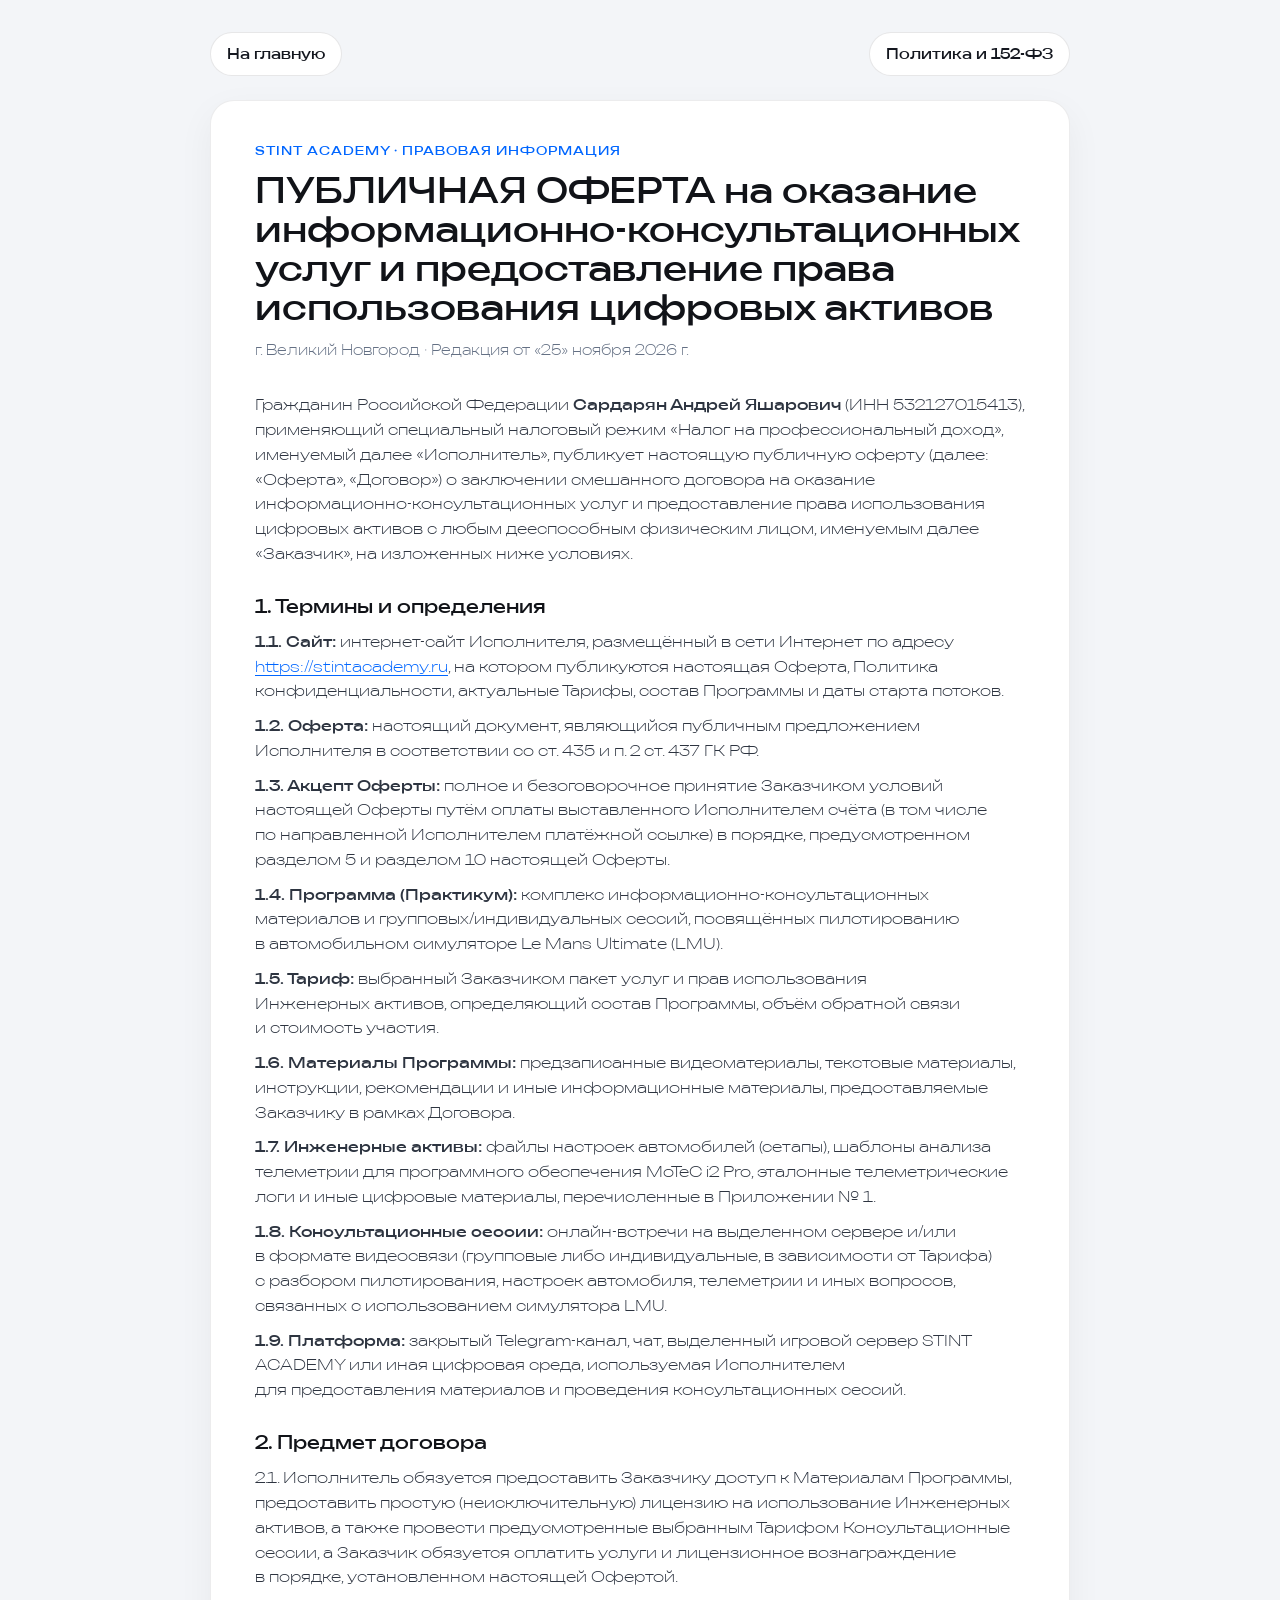
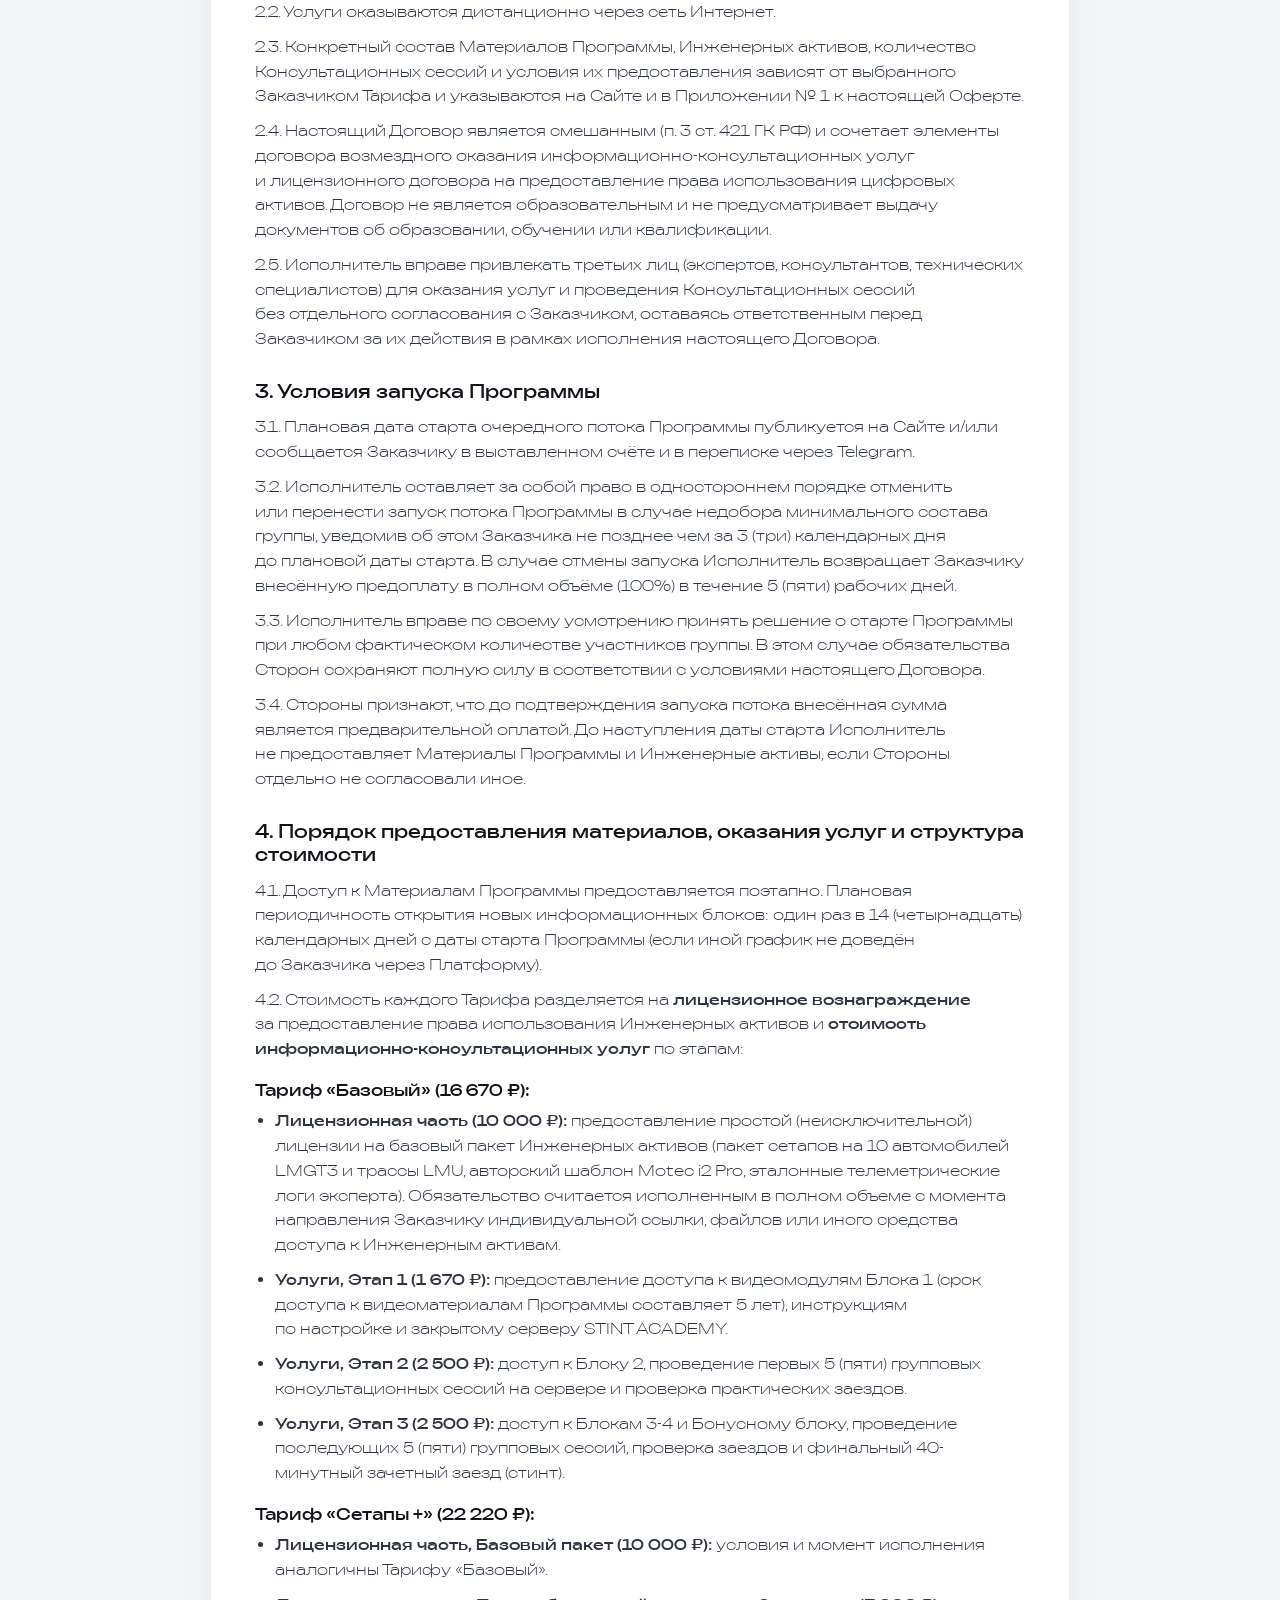
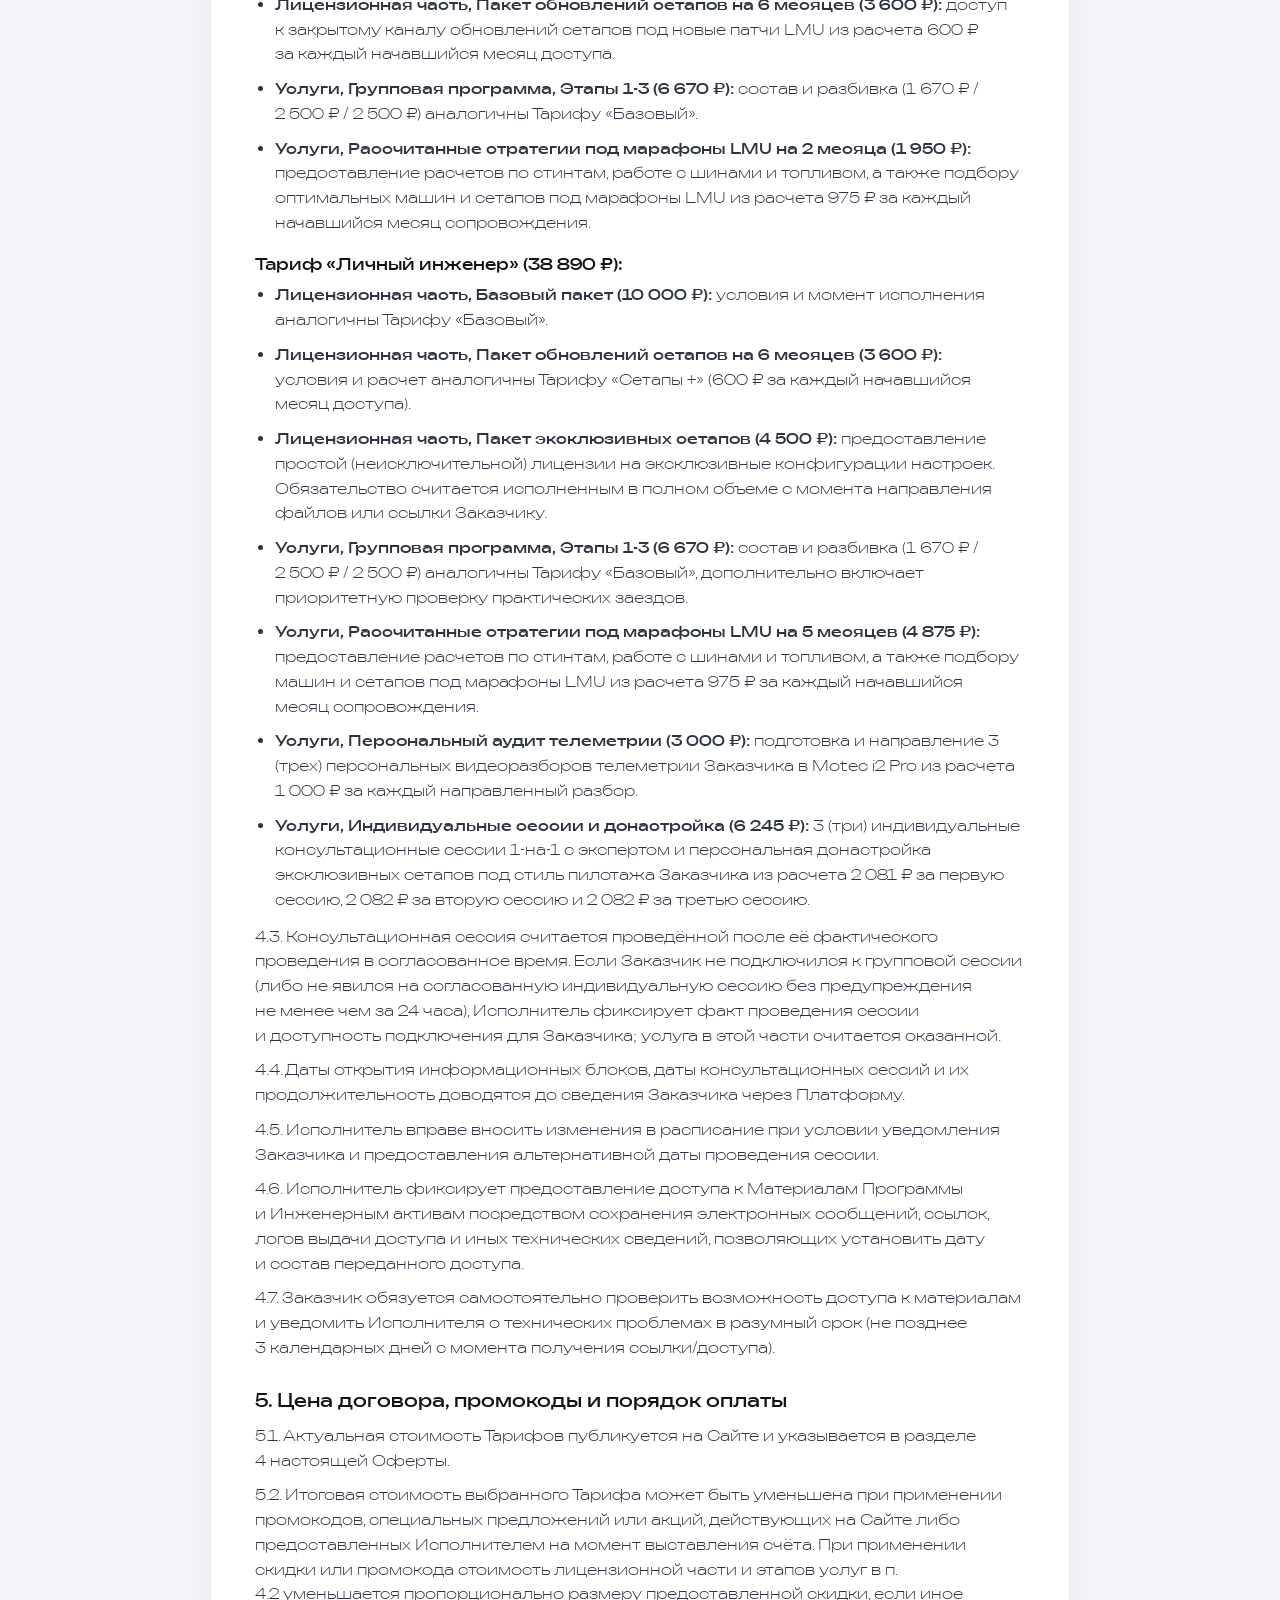
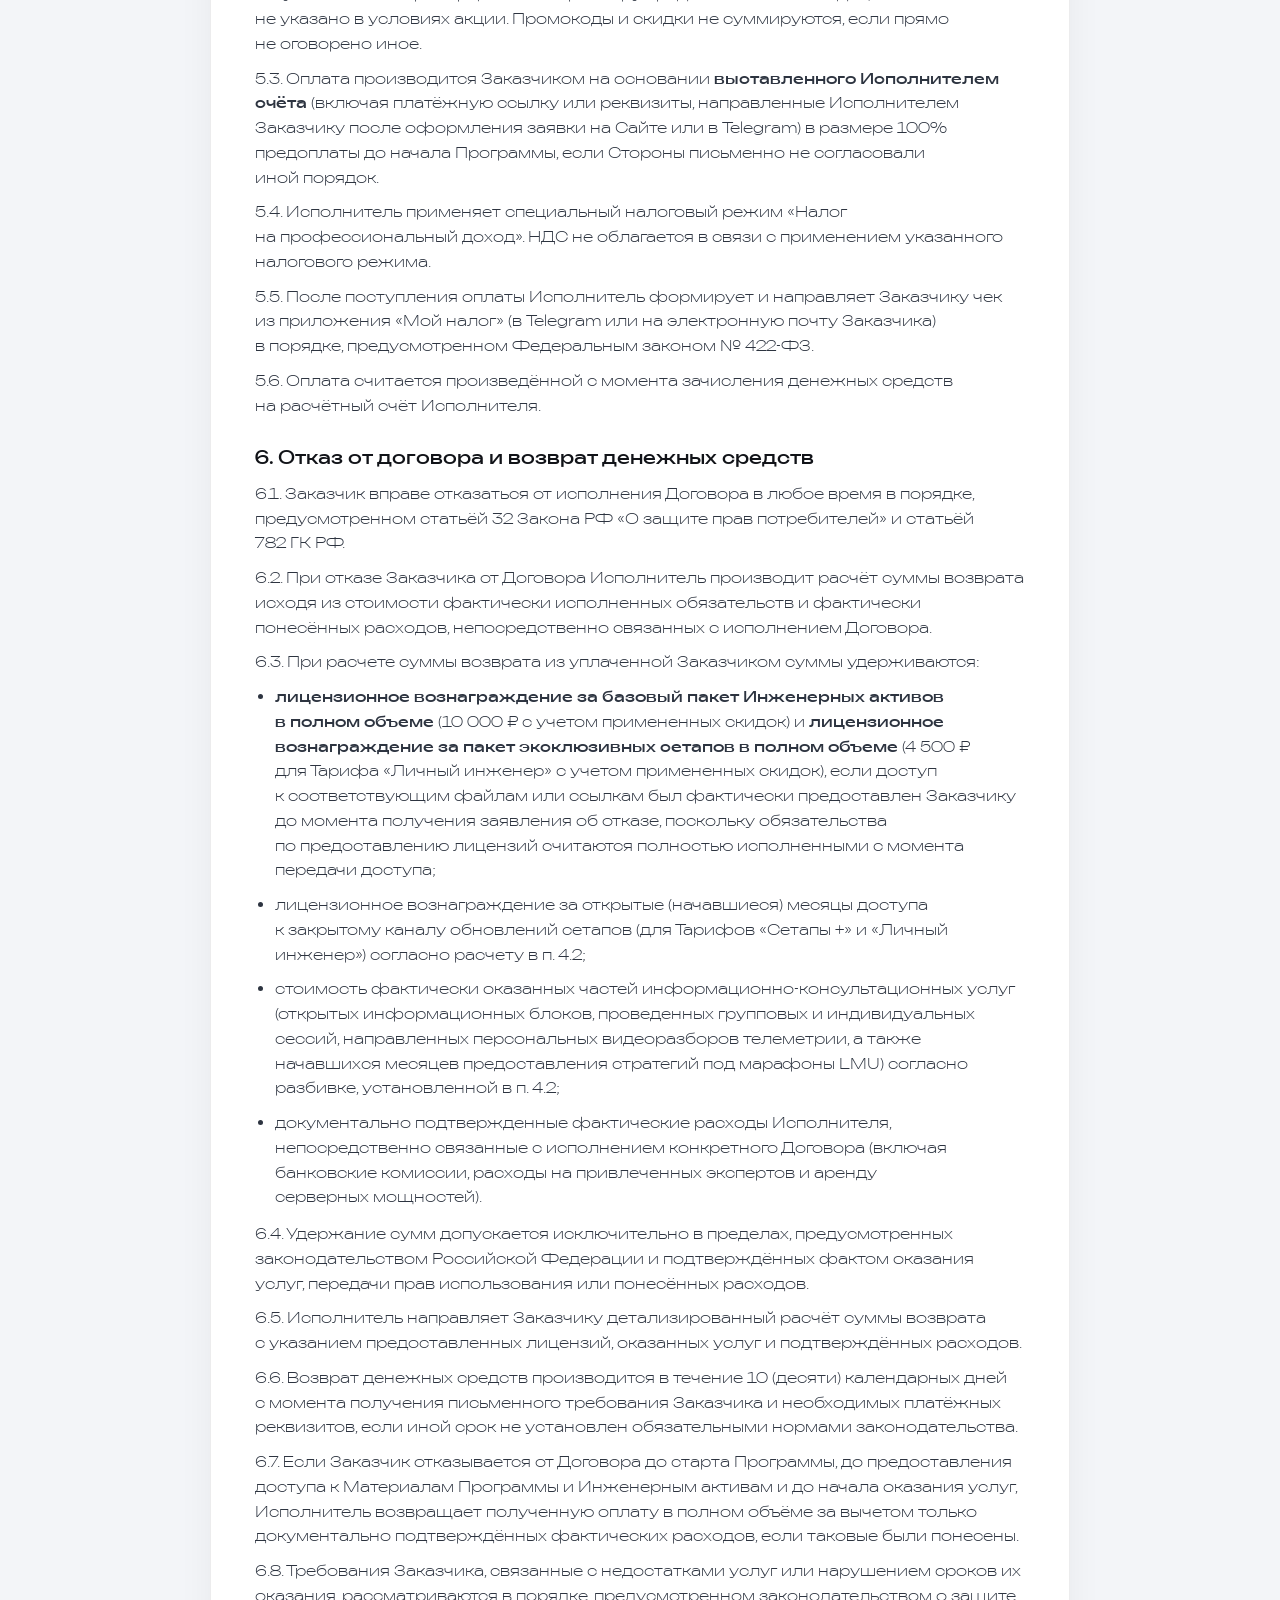
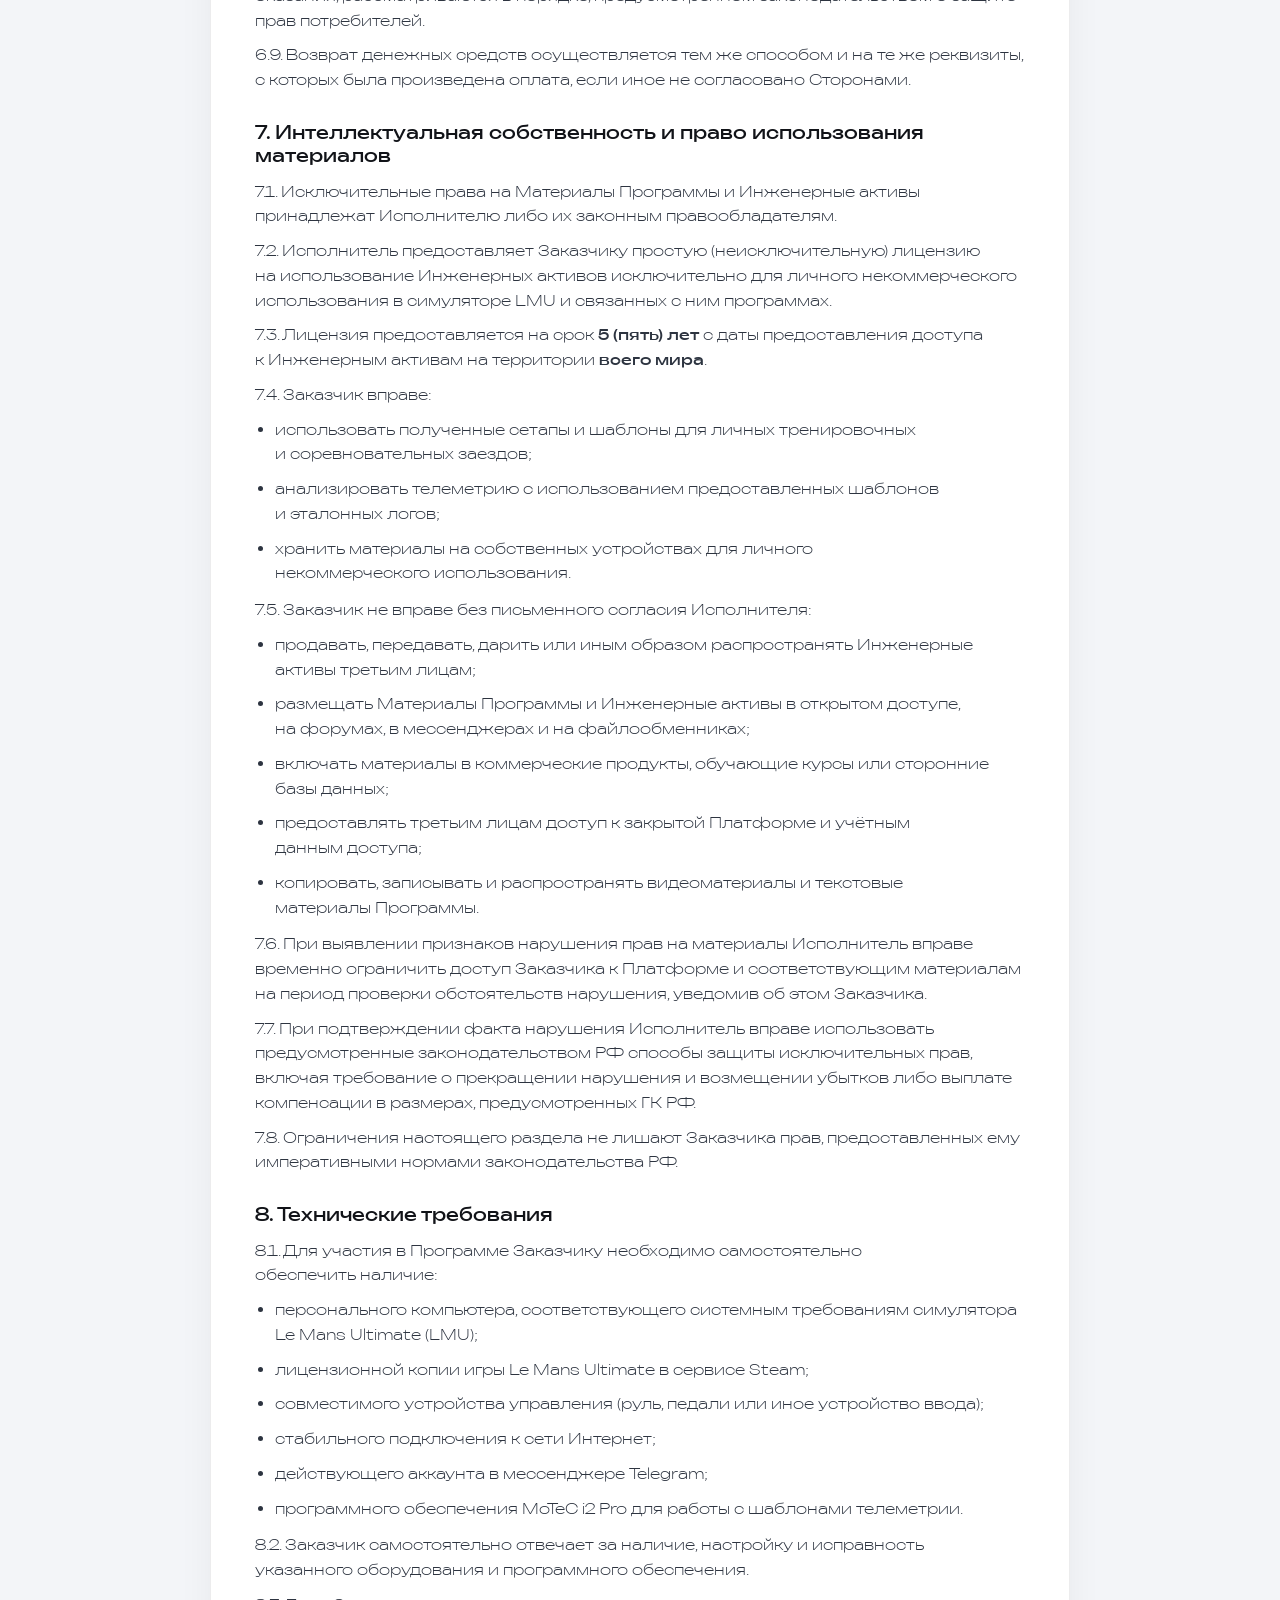
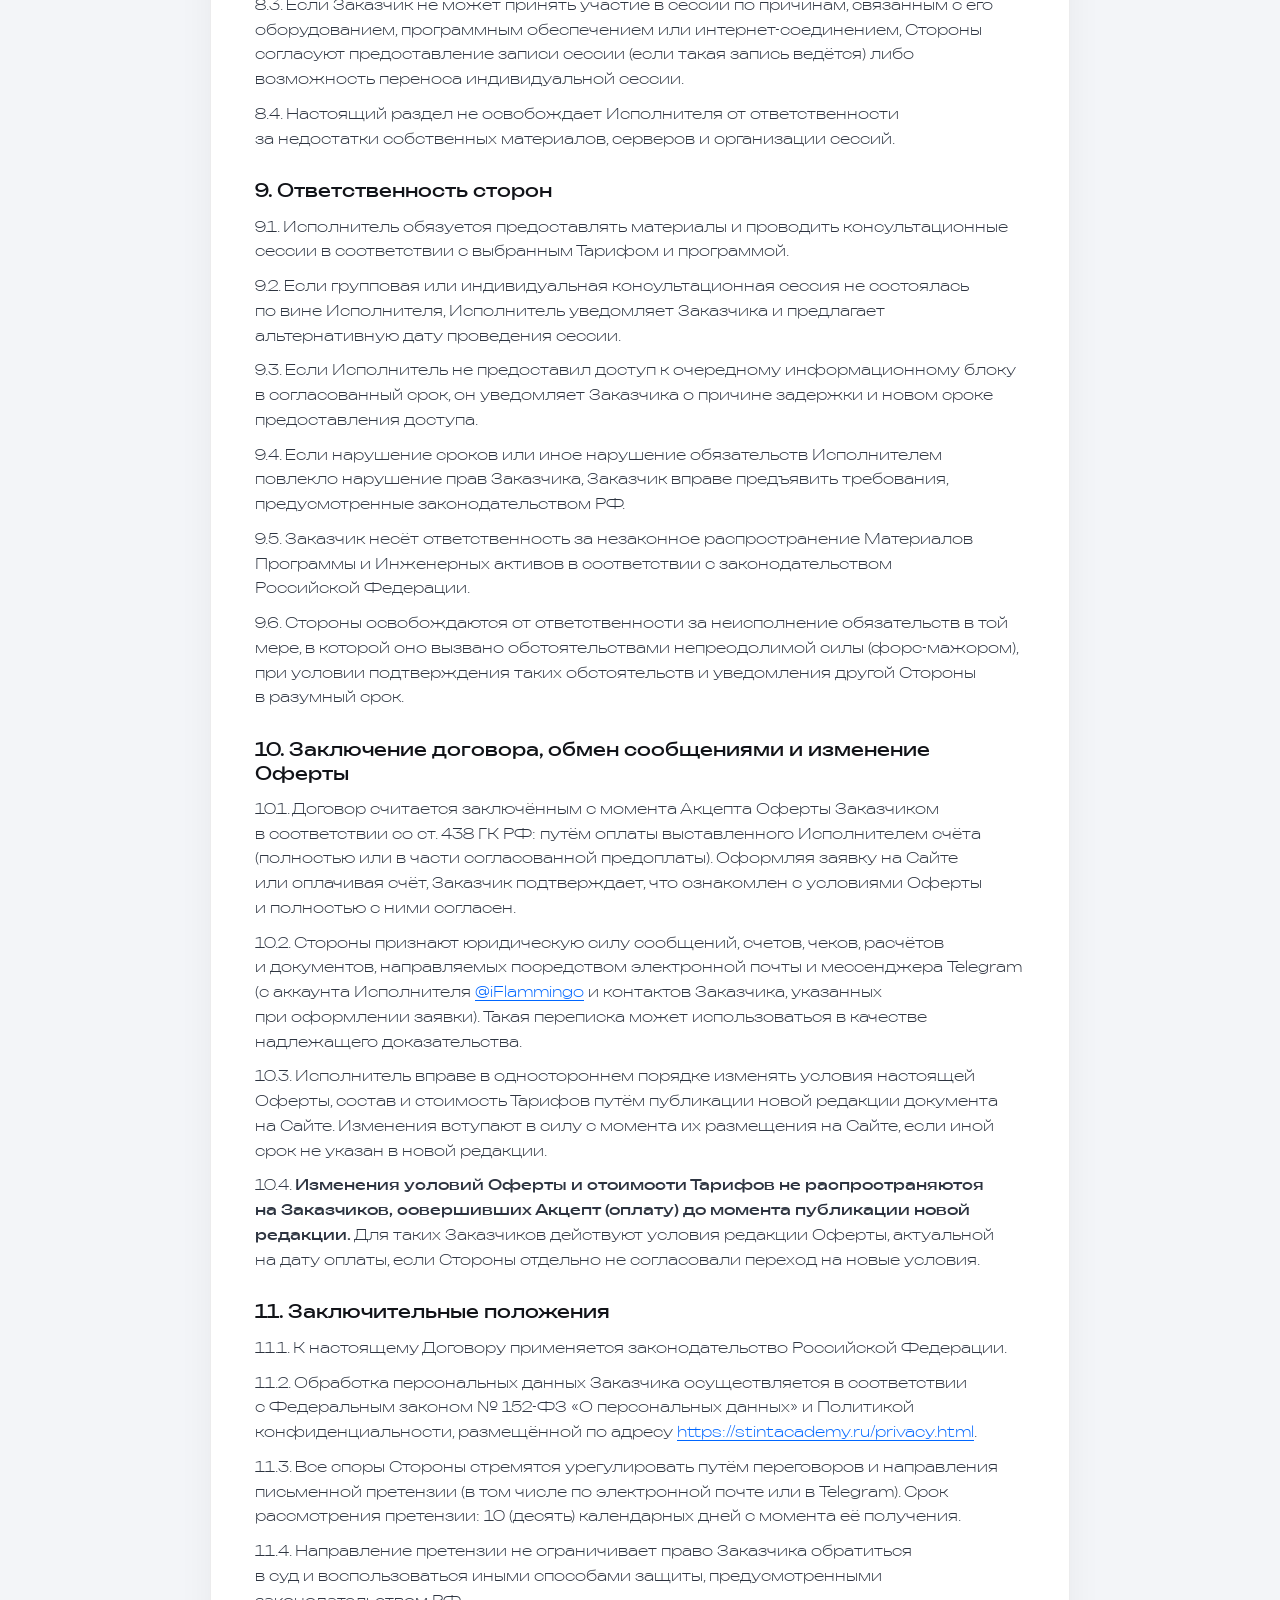
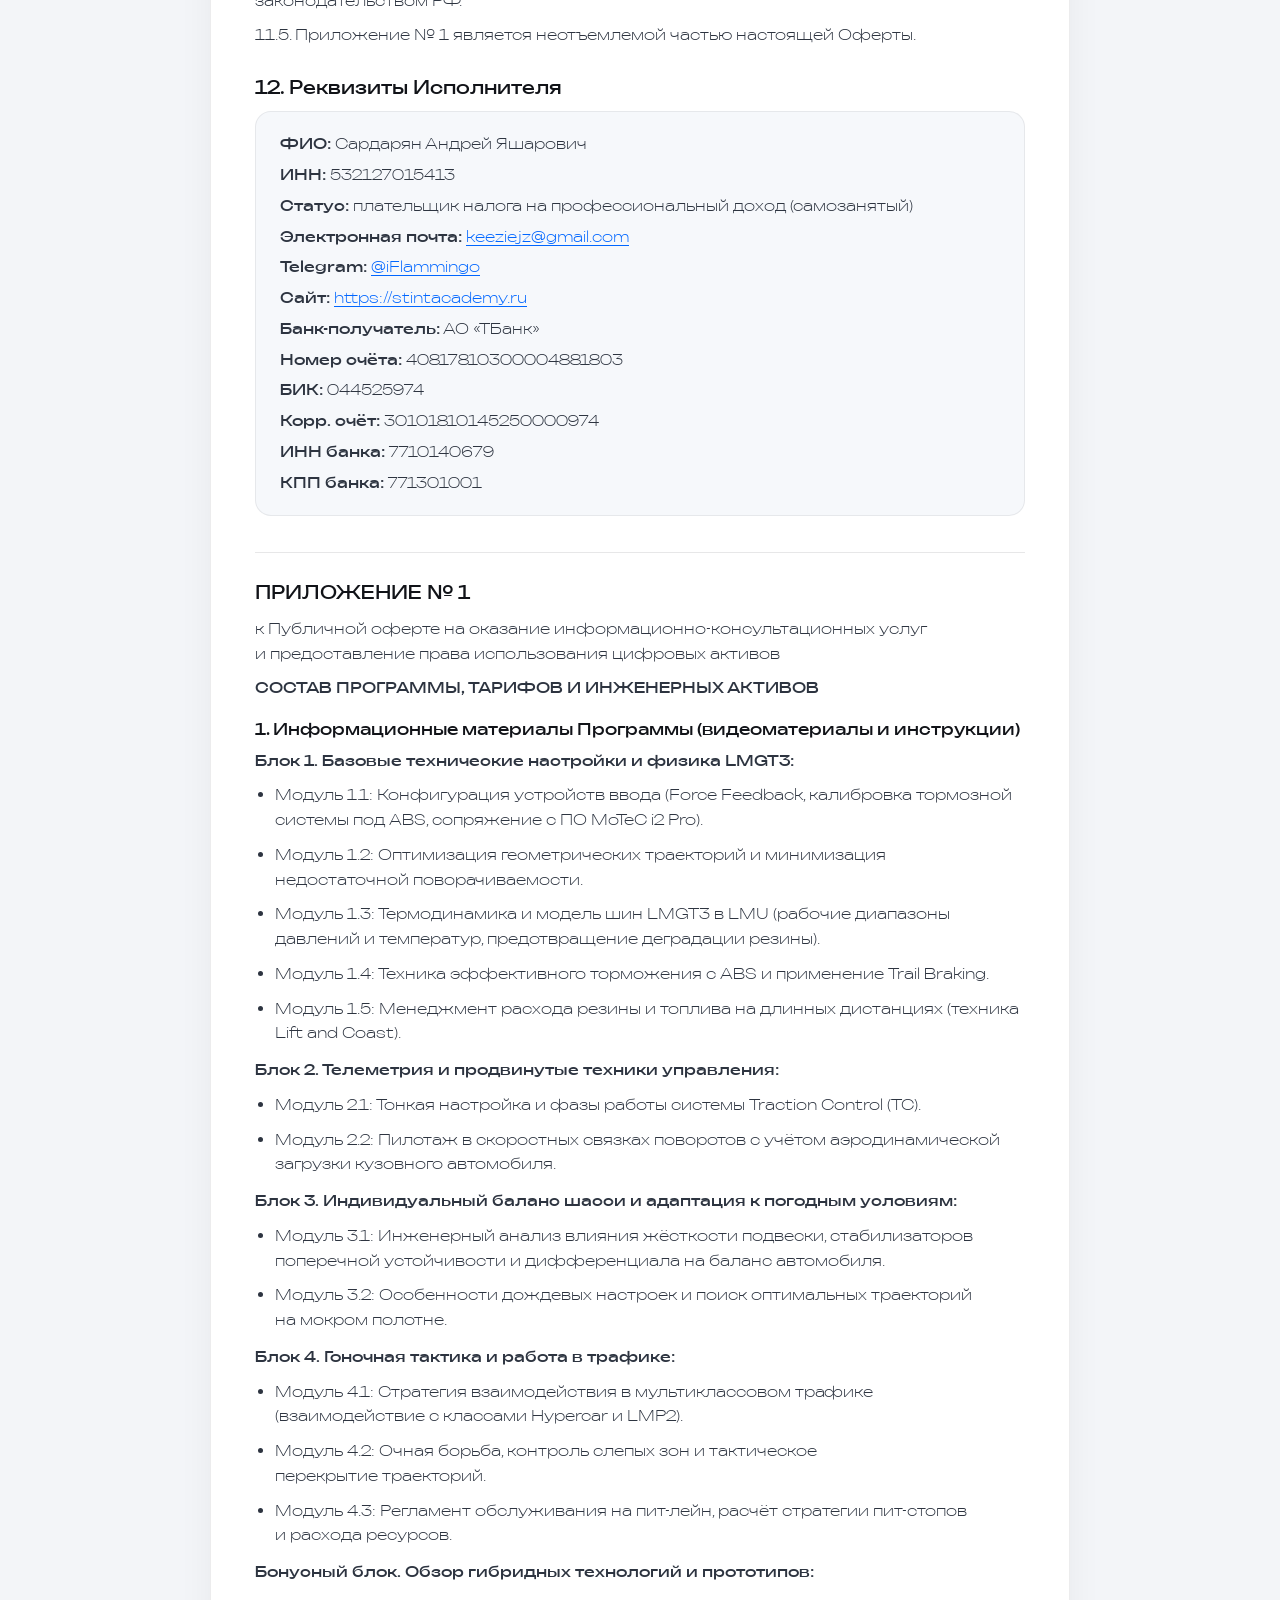
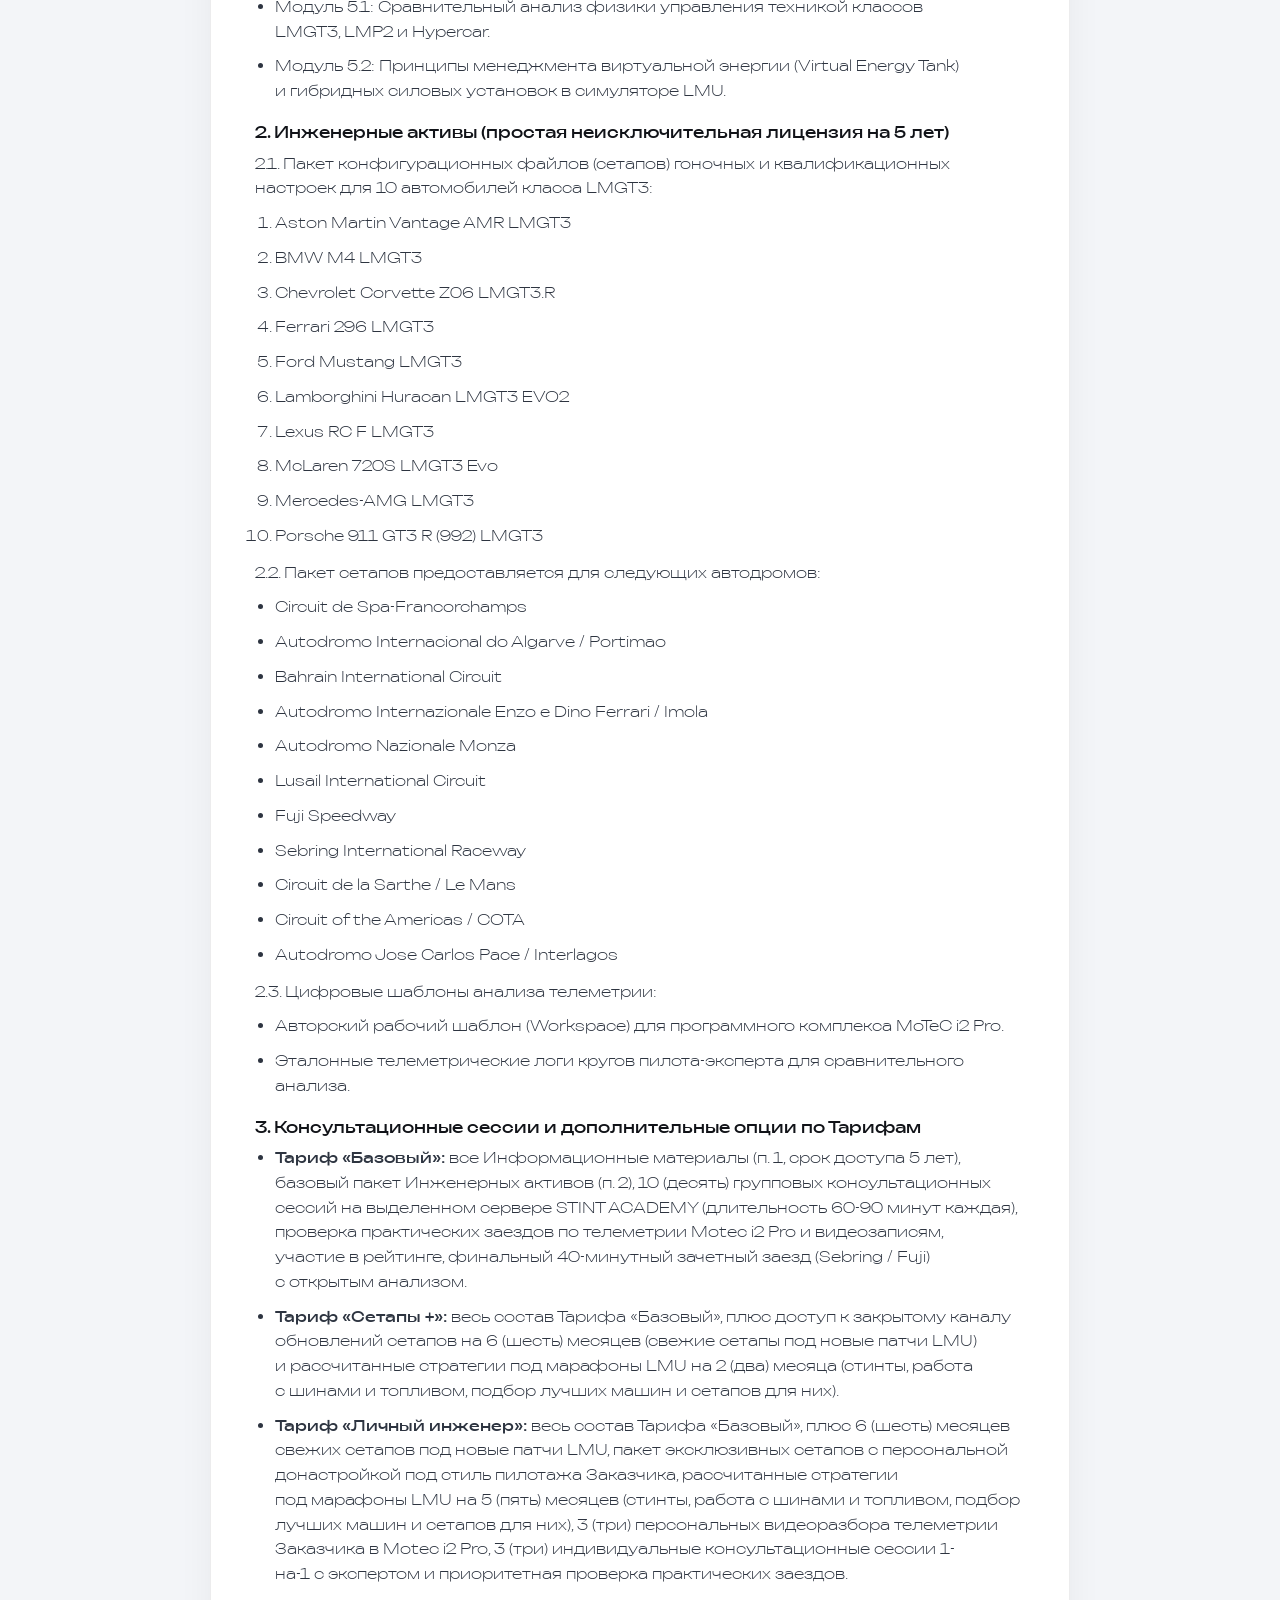
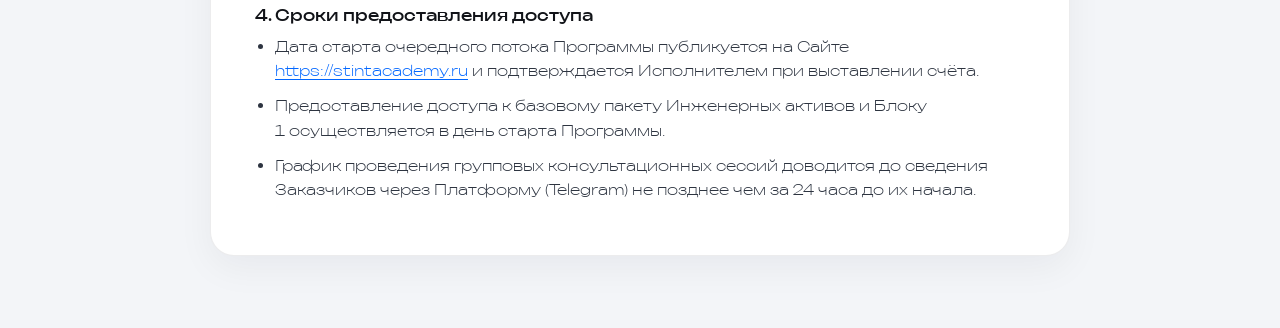
==== commit 201adbb2: "Update site, tariffs, legal docs and leaderboard" ====
--- a/offer.html
+++ b/offer.html
@@ -3,7 +3,8 @@
 <head>
   <meta charset="UTF-8">
   <meta name="viewport" content="width=device-width, initial-scale=1.0">
-  <title>Договор публичной оферты — STINT ACADEMY</title>
+  <title>Публичная оферта: STINT ACADEMY</title>
+  <link rel="icon" type="image/png" href="assets/img/logo.png">
   <link rel="stylesheet" href="css/tokens.css">
   <link rel="stylesheet" href="css/main.css">
   <style>
@@ -40,7 +41,7 @@
       transition: border-color 0.2s ease, transform 0.2s ease;
     }
     .legal-back:hover {
-      border-color: #1b8dff;
+      border-color: #0066FF;
       transform: translateY(-1px);
     }
     .legal-card {
@@ -55,7 +56,7 @@
       font-weight: 700;
       letter-spacing: 0.08em;
       text-transform: uppercase;
-      color: #1b8dff;
+      color: #0066FF;
       margin-bottom: 10px;
     }
     .legal-card h1 {
@@ -79,6 +80,12 @@
       font-size: 18px;
       line-height: 1.3;
       margin: 0 0 12px;
+      color: #111318;
+    }
+    .legal-section h3 {
+      font-size: 16px;
+      line-height: 1.35;
+      margin: 18px 0 8px;
       color: #111318;
     }
     .legal-section p,
@@ -106,9 +113,14 @@
       margin-bottom: 0;
     }
     .legal-card a {
-      color: #1b8dff;
+      color: #0066FF;
       text-decoration: underline;
       text-underline-offset: 3px;
+    }
+    .legal-appendix-title {
+      margin-top: 36px;
+      padding-top: 28px;
+      border-top: 1px solid rgba(20, 23, 31, 0.1);
     }
     @media (max-width: 640px) {
       .legal-card {
@@ -123,7 +135,6 @@
         font-size: 14px;
       }
     }
-    
   </style>
   <!-- Yandex.Metrika counter -->
 <script type="text/javascript">
@@ -143,93 +154,295 @@
   <main class="legal-page">
     <div class="legal-wrap">
       <div class="legal-top">
-        <a class="legal-back" href="index.html">← Вернуться на главную</a>
+        <a class="legal-back" href="index.html">На главную</a>
         <a class="legal-back" href="privacy.html">Политика и 152-ФЗ</a>
       </div>
 
       <article class="legal-card">
         <div class="legal-eyebrow">STINT ACADEMY · Правовая информация</div>
-        <h1>Публичная оферта на оказание информационно-консультационных услуг</h1>
-        <p class="legal-date">Редакция от 21 ноября 2026 года · г. [ГОРОД]</p>
-
-        <section class="legal-section">
-          <h2>1. Общие положения и термины</h2>
-          <p>1.1. Настоящий документ является официальным предложением (публичной офертой) <strong>[ИП / Самозанятый ФИО полностью]</strong> (далее — «Исполнитель») заключить договор на оказание информационно-консультационных услуг по программе подготовки симрейсеров <strong>STINT ACADEMY</strong> (далее — «Договор») с любым дееспособным физическим лицом (далее — «Заказчик»).</p>
-          <p>1.2. В соответствии со ст. 437 и 438 ГК РФ полным и безоговорочным акцептом настоящей оферты является оплата Заказчиком стоимости выбранной программы полностью или частично в порядке, предусмотренном разделом 3 Договора.</p>
-          <p>1.3. Оформляя заявку на сайте <strong>[ДОМЕН_САЙТА]</strong> и производя оплату, Заказчик подтверждает, что ознакомлен и полностью согласен с условиями настоящей оферты и <a href="privacy.html">Политикой обработки персональных данных</a>.</p>
+        <h1>ПУБЛИЧНАЯ ОФЕРТА на оказание информационно-консультационных услуг и предоставление права использования цифровых активов</h1>
+        <p class="legal-date">г. Великий Новгород · Редакция от «25» ноября 2026 г.</p>
+
+        <section class="legal-section">
+          <p>Гражданин Российской Федерации <strong>Сардарян Андрей Яшарович</strong> (ИНН 532127015413), применяющий специальный налоговый режим «Налог на профессиональный доход», именуемый далее «Исполнитель», публикует настоящую публичную оферту (далее: «Оферта», «Договор») о заключении смешанного договора на оказание информационно-консультационных услуг и предоставление права использования цифровых активов с любым дееспособным физическим лицом, именуемым далее «Заказчик», на изложенных ниже условиях.</p>
+        </section>
+
+        <section class="legal-section">
+          <h2>1. Термины и определения</h2>
+          <p><strong>1.1. Сайт:</strong> интернет-сайт Исполнителя, размещённый в сети Интернет по адресу <a href="https://stintacademy.ru">https://stintacademy.ru</a>, на котором публикуются настоящая Оферта, Политика конфиденциальности, актуальные Тарифы, состав Программы и даты старта потоков.</p>
+          <p><strong>1.2. Оферта:</strong> настоящий документ, являющийся публичным предложением Исполнителя в соответствии со ст. 435 и п. 2 ст. 437 ГК РФ.</p>
+          <p><strong>1.3. Акцепт Оферты:</strong> полное и безоговорочное принятие Заказчиком условий настоящей Оферты путём оплаты выставленного Исполнителем счёта (в том числе по направленной Исполнителем платёжной ссылке) в порядке, предусмотренном разделом 5 и разделом 10 настоящей Оферты.</p>
+          <p><strong>1.4. Программа (Практикум):</strong> комплекс информационно-консультационных материалов и групповых/индивидуальных сессий, посвящённых пилотированию в автомобильном симуляторе Le Mans Ultimate (LMU).</p>
+          <p><strong>1.5. Тариф:</strong> выбранный Заказчиком пакет услуг и прав использования Инженерных активов, определяющий состав Программы, объём обратной связи и стоимость участия.</p>
+          <p><strong>1.6. Материалы Программы:</strong> предзаписанные видеоматериалы, текстовые материалы, инструкции, рекомендации и иные информационные материалы, предоставляемые Заказчику в рамках Договора.</p>
+          <p><strong>1.7. Инженерные активы:</strong> файлы настроек автомобилей (сетапы), шаблоны анализа телеметрии для программного обеспечения MoTeC i2 Pro, эталонные телеметрические логи и иные цифровые материалы, перечисленные в Приложении № 1.</p>
+          <p><strong>1.8. Консультационные сессии:</strong> онлайн-встречи на выделенном сервере и/или в формате видеосвязи (групповые либо индивидуальные, в зависимости от Тарифа) с разбором пилотирования, настроек автомобиля, телеметрии и иных вопросов, связанных с использованием симулятора LMU.</p>
+          <p><strong>1.9. Платформа:</strong> закрытый Telegram-канал, чат, выделенный игровой сервер STINT ACADEMY или иная цифровая среда, используемая Исполнителем для предоставления материалов и проведения консультационных сессий.</p>
         </section>
 
         <section class="legal-section">
           <h2>2. Предмет договора</h2>
-          <p>2.1. Исполнитель обязуется оказать Заказчику информационно-консультационные услуги в дистанционном формате по программе <strong>STINT ACADEMY (класс LMGT3 в симуляторе Le Mans Ultimate)</strong>, а Заказчик обязуется принять и оплатить эти услуги.</p>
-          <p>2.2. В состав программы «Полный доступ LMGT3» входит:</p>
-          <ul>
-            <li>12 предзаписанных видеоматериалов с бессрочным доступом;</li>
-            <li>10 групповых практических сессий на закрытом сервере (продолжительностью 60–90 минут каждая);</li>
-            <li>авторский шаблон анализа телеметрии Motec i2 Pro и эталонные логи эксперта;</li>
-            <li>доступ к банку настроек (сетапов) GO Setups и HYMO на 10 автомобилей LMGT3 и трассы Le Mans Ultimate;</li>
-            <li>проверка практических заездов и проведение финального 40-минутного стинта.</li>
-          </ul>
-          <p>2.3. Услуги носят информационно-консультационный характер, не являются образовательной деятельностью, подлежащей лицензированию, и не сопровождаются выдачей документов об образовании государственного образца.</p>
-        </section>
-
-        <section class="legal-section">
-          <h2>3. Стоимость услуг и порядок оплаты</h2>
-          <p>3.1. Базовая стоимость программы составляет <strong>16 670 (шестнадцать тысяч шестьсот семьдесят) рублей</strong>.</p>
-          <p>3.2. При применении действующего партнерского промокода предоставляется скидка 10%, и итоговая стоимость программы составляет <strong>15 000 (пятнадцать тысяч) рублей</strong>.</p>
-          <p>3.3. После отправки заявки на сайте менеджер Исполнителя связывается с Заказчиком в Telegram для подтверждения места в потоке и направления реквизитов или ссылки на оплату.</p>
-          <p>3.4. Обязательство Заказчика по оплате считается исполненным с момента зачисления денежных средств на расчетный счет Исполнителя. Комиссии банков и платежных систем (при наличии) оплачиваются Заказчиком самостоятельно.</p>
-        </section>
-
-        <section class="legal-section">
-          <h2>4. Порядок оказания услуг и требования к Заказчику</h2>
-          <p>4.1. Доступ к предзаписанным материалам, шаблонам Motec i2 Pro, банку сетапов и закрытому чату потока предоставляется Заказчику после поступления оплаты в сроки старта соответствующего потока.</p>
-          <p>4.2. Расписание групповых практических сессий на сервере публикуется в закрытом чате потока. Пропуск Заказчиком практической сессии по собственной инициативе не является основанием для переноса сессии или возврата средств; при наличии записи сессии Заказчику предоставляется доступ к ней.</p>
-          <p>4.3. Для прохождения программы Заказчик самостоятельно обеспечивает наличие ПК, стабильного интернет-соединения, лицензионной копии симулятора <em>Le Mans Ultimate</em>, игрового руля/педалей и установленного ПО Motec i2 Pro.</p>
-          <p>4.4. Услуги считаются оказанными надлежащим образом и принятыми в полном объеме, если в течение 3 (трех) календарных дней с момента завершения потока от Заказчика не поступила мотивированная письменная претензия на электронную почту Исполнителя.</p>
-        </section>
-
-        <section class="legal-section">
-          <h2>5. Интеллектуальная собственность и запрет на распространение</h2>
-          <p>5.1. Все видеоматериалы, авторские шаблоны Motec i2 Pro, эталонные логи, методические тексты, записи сессий и иные материалы программы являются объектами интеллектуальной собственности Исполнителя и охраняются законодательством РФ об авторском праве.</p>
-          <p>5.2. Заказчику предоставляется простая (неисключительная) лицензия на личное использование материалов исключительно в целях самостоятельного прохождения программы.</p>
-          <p>5.3. Заказчику <strong>строго запрещается</strong>:</p>
-          <ul>
-            <li>передавать логины, ссылки доступа, видеозаписи, шаблоны Motec, эталонные логи и сетапы третьим лицам (бесплатно или за плату);</li>
-            <li>выкладывать материалы программы в открытый доступ, чаты, файлообменники, YouTube, Telegram-каналы и иные ресурсы;</li>
-            <li>использовать материалы программы для коммерческого обучения третьих лиц или перепродажи.</li>
-          </ul>
-          <p>5.4. При выявлении факта нарушения п. 5.3 Исполнитель вправе немедленно заблокировать доступ Заказчика ко всем материалам и серверу без возврата уплаченных средств, а также потребовать возмещения убытков или выплаты компенсации в соответствии со ст. 1301 ГК РФ.</p>
-        </section>
-
-        <section class="legal-section">
-          <h2>6. Порядок возврата денежных средств</h2>
-          <p>6.1. Заказчик вправе отказаться от исполнения Договора в любое время, направив письменное заявление на электронную почту Исполнителя с указанием ФИО, контакта в Telegram и реквизитов для возврата.</p>
-          <p>6.2. При отказе до старта потока и до предоставления доступа к материалам возвращается 100% оплаченной суммы (за вычетом фактических комиссий платежных систем, если применимо).</p>
-          <p>6.3. После предоставления доступа к библиотеке предзаписанных видеоматериалов, шаблону Motec и банку сетапов данная часть услуг считается оказанной в момент открытия доступа. При досрочном отказе Заказчика в ходе потока возврат рассчитывается пропорционально стоимости непроведенных групповых практических сессий за вычетом фактически понесенных расходов Исполнителя.</p>
-          <p>6.4. Возврат осуществляется в течение 10 (десяти) рабочих дней с даты получения корректного заявления на те же реквизиты, с которых производилась оплата.</p>
-        </section>
-
-        <section class="legal-section">
-          <h2>7. Ответственность сторон и форс-мажор</h2>
-          <p>7.1. Исполнитель не гарантирует конкретных спортивных результатов или времени круга Заказчика, поскольку прогресс зависит от индивидуальных навыков, регулярности практики и оборудования Заказчика.</p>
-          <p>7.2. Исполнитель не несет ответственности за технические сбои на стороне разработчиков симулятора <em>Le Mans Ultimate</em>, интернет-провайдеров или оборудования Заказчика. В случае недоступности игрового сервера во время плановой сессии Исполнитель переносит сессию на согласованную с потоком дату.</p>
-          <p>7.3. Все споры стороны стремятся урегулировать в досудебном претензионном порядке. Срок ответа на претензию — 10 (десять) рабочих дней.</p>
-        </section>
-
-        <section class="legal-section">
-          <h2>8. Реквизиты Исполнителя</h2>
+          <p>2.1. Исполнитель обязуется предоставить Заказчику доступ к Материалам Программы, предоставить простую (неисключительную) лицензию на использование Инженерных активов, а также провести предусмотренные выбранным Тарифом Консультационные сессии, а Заказчик обязуется оплатить услуги и лицензионное вознаграждение в порядке, установленном настоящей Офертой.</p>
+          <p>2.2. Услуги оказываются дистанционно через сеть Интернет.</p>
+          <p>2.3. Конкретный состав Материалов Программы, Инженерных активов, количество Консультационных сессий и условия их предоставления зависят от выбранного Заказчиком Тарифа и указываются на Сайте и в Приложении № 1 к настоящей Оферте.</p>
+          <p>2.4. Настоящий Договор является смешанным (п. 3 ст. 421 ГК РФ) и сочетает элементы договора возмездного оказания информационно-консультационных услуг и лицензионного договора на предоставление права использования цифровых активов. Договор не является образовательным и не предусматривает выдачу документов об образовании, обучении или квалификации.</p>
+          <p>2.5. Исполнитель вправе привлекать третьих лиц (экспертов, консультантов, технических специалистов) для оказания услуг и проведения Консультационных сессий без отдельного согласования с Заказчиком, оставаясь ответственным перед Заказчиком за их действия в рамках исполнения настоящего Договора.</p>
+        </section>
+
+        <section class="legal-section">
+          <h2>3. Условия запуска Программы</h2>
+          <p>3.1. Плановая дата старта очередного потока Программы публикуется на Сайте и/или сообщается Заказчику в выставленном счёте и в переписке через Telegram.</p>
+          <p>3.2. Исполнитель оставляет за собой право в одностороннем порядке отменить или перенести запуск потока Программы в случае недобора минимального состава группы, уведомив об этом Заказчика не позднее чем за 3 (три) календарных дня до плановой даты старта. В случае отмены запуска Исполнитель возвращает Заказчику внесённую предоплату в полном объёме (100%) в течение 5 (пяти) рабочих дней.</p>
+          <p>3.3. Исполнитель вправе по своему усмотрению принять решение о старте Программы при любом фактическом количестве участников группы. В этом случае обязательства Сторон сохраняют полную силу в соответствии с условиями настоящего Договора.</p>
+          <p>3.4. Стороны признают, что до подтверждения запуска потока внесённая сумма является предварительной оплатой. До наступления даты старта Исполнитель не предоставляет Материалы Программы и Инженерные активы, если Стороны отдельно не согласовали иное.</p>
+        </section>
+
+        <section class="legal-section">
+          <h2>4. Порядок предоставления материалов, оказания услуг и структура стоимости</h2>
+          <p>4.1. Доступ к Материалам Программы предоставляется поэтапно. Плановая периодичность открытия новых информационных блоков: один раз в 14 (четырнадцать) календарных дней с даты старта Программы (если иной график не доведён до Заказчика через Платформу).</p>
+          <p>4.2. Стоимость каждого Тарифа разделяется на <strong>лицензионное вознаграждение</strong> за предоставление права использования Инженерных активов и <strong>стоимость информационно-консультационных услуг</strong> по этапам:</p>
+
+          <h3>Тариф «Базовый» (16 670 ₽):</h3>
+          <ul>
+            <li><strong>Лицензионная часть (10 000 ₽):</strong> предоставление простой (неисключительной) лицензии на базовый пакет Инженерных активов (пакет сетапов на 10 автомобилей LMGT3 и трассы LMU, авторский шаблон Motec i2 Pro, эталонные телеметрические логи эксперта). Обязательство считается исполненным в полном объеме с момента направления Заказчику индивидуальной ссылки, файлов или иного средства доступа к Инженерным активам.</li>
+            <li><strong>Услуги, Этап 1 (1 670 ₽):</strong> предоставление доступа к видеомодулям Блока 1 (срок доступа к видеоматериалам Программы составляет 5 лет), инструкциям по настройке и закрытому серверу STINT ACADEMY.</li>
+            <li><strong>Услуги, Этап 2 (2 500 ₽):</strong> доступ к Блоку 2, проведение первых 5 (пяти) групповых консультационных сессий на сервере и проверка практических заездов.</li>
+            <li><strong>Услуги, Этап 3 (2 500 ₽):</strong> доступ к Блокам 3-4 и Бонусному блоку, проведение последующих 5 (пяти) групповых сессий, проверка заездов и финальный 40-минутный зачетный заезд (стинт).</li>
+          </ul>
+
+          <h3>Тариф «Сетапы +» (22 220 ₽):</h3>
+          <ul>
+            <li><strong>Лицензионная часть, Базовый пакет (10 000 ₽):</strong> условия и момент исполнения аналогичны Тарифу «Базовый».</li>
+            <li><strong>Лицензионная часть, Пакет обновлений сетапов на 6 месяцев (3 600 ₽):</strong> доступ к закрытому каналу обновлений сетапов под новые патчи LMU из расчета 600 ₽ за каждый начавшийся месяц доступа.</li>
+            <li><strong>Услуги, Групповая программа, Этапы 1-3 (6 670 ₽):</strong> состав и разбивка (1 670 ₽ / 2 500 ₽ / 2 500 ₽) аналогичны Тарифу «Базовый».</li>
+            <li><strong>Услуги, Рассчитанные стратегии под марафоны LMU на 2 месяца (1 950 ₽):</strong> предоставление расчетов по стинтам, работе с шинами и топливом, а также подбору оптимальных машин и сетапов под марафоны LMU из расчета 975 ₽ за каждый начавшийся месяц сопровождения.</li>
+          </ul>
+
+          <h3>Тариф «Личный инженер» (38 890 ₽):</h3>
+          <ul>
+            <li><strong>Лицензионная часть, Базовый пакет (10 000 ₽):</strong> условия и момент исполнения аналогичны Тарифу «Базовый».</li>
+            <li><strong>Лицензионная часть, Пакет обновлений сетапов на 6 месяцев (3 600 ₽):</strong> условия и расчет аналогичны Тарифу «Сетапы +» (600 ₽ за каждый начавшийся месяц доступа).</li>
+            <li><strong>Лицензионная часть, Пакет эксклюзивных сетапов (4 500 ₽):</strong> предоставление простой (неисключительной) лицензии на эксклюзивные конфигурации настроек. Обязательство считается исполненным в полном объеме с момента направления файлов или ссылки Заказчику.</li>
+            <li><strong>Услуги, Групповая программа, Этапы 1-3 (6 670 ₽):</strong> состав и разбивка (1 670 ₽ / 2 500 ₽ / 2 500 ₽) аналогичны Тарифу «Базовый», дополнительно включает приоритетную проверку практических заездов.</li>
+            <li><strong>Услуги, Рассчитанные стратегии под марафоны LMU на 5 месяцев (4 875 ₽):</strong> предоставление расчетов по стинтам, работе с шинами и топливом, а также подбору машин и сетапов под марафоны LMU из расчета 975 ₽ за каждый начавшийся месяц сопровождения.</li>
+            <li><strong>Услуги, Персональный аудит телеметрии (3 000 ₽):</strong> подготовка и направление 3 (трех) персональных видеоразборов телеметрии Заказчика в Motec i2 Pro из расчета 1 000 ₽ за каждый направленный разбор.</li>
+            <li><strong>Услуги, Индивидуальные сессии и донастройка (6 245 ₽):</strong> 3 (три) индивидуальные консультационные сессии 1-на-1 с экспертом и персональная донастройка эксклюзивных сетапов под стиль пилотажа Заказчика из расчета 2 081 ₽ за первую сессию, 2 082 ₽ за вторую сессию и 2 082 ₽ за третью сессию.</li>
+          </ul>
+
+          <p>4.3. Консультационная сессия считается проведённой после её фактического проведения в согласованное время. Если Заказчик не подключился к групповой сессии (либо не явился на согласованную индивидуальную сессию без предупреждения не менее чем за 24 часа), Исполнитель фиксирует факт проведения сессии и доступность подключения для Заказчика; услуга в этой части считается оказанной.</p>
+          <p>4.4. Даты открытия информационных блоков, даты консультационных сессий и их продолжительность доводятся до сведения Заказчика через Платформу.</p>
+          <p>4.5. Исполнитель вправе вносить изменения в расписание при условии уведомления Заказчика и предоставления альтернативной даты проведения сессии.</p>
+          <p>4.6. Исполнитель фиксирует предоставление доступа к Материалам Программы и Инженерным активам посредством сохранения электронных сообщений, ссылок, логов выдачи доступа и иных технических сведений, позволяющих установить дату и состав переданного доступа.</p>
+          <p>4.7. Заказчик обязуется самостоятельно проверить возможность доступа к материалам и уведомить Исполнителя о технических проблемах в разумный срок (не позднее 3 календарных дней с момента получения ссылки/доступа).</p>
+        </section>
+
+        <section class="legal-section">
+          <h2>5. Цена договора, промокоды и порядок оплаты</h2>
+          <p>5.1. Актуальная стоимость Тарифов публикуется на Сайте и указывается в разделе 4 настоящей Оферты.</p>
+          <p>5.2. Итоговая стоимость выбранного Тарифа может быть уменьшена при применении промокодов, специальных предложений или акций, действующих на Сайте либо предоставленных Исполнителем на момент выставления счёта. При применении скидки или промокода стоимость лицензионной части и этапов услуг в п. 4.2 уменьшается пропорционально размеру предоставленной скидки, если иное не указано в условиях акции. Промокоды и скидки не суммируются, если прямо не оговорено иное.</p>
+          <p>5.3. Оплата производится Заказчиком на основании <strong>выставленного Исполнителем счёта</strong> (включая платёжную ссылку или реквизиты, направленные Исполнителем Заказчику после оформления заявки на Сайте или в Telegram) в размере 100% предоплаты до начала Программы, если Стороны письменно не согласовали иной порядок.</p>
+          <p>5.4. Исполнитель применяет специальный налоговый режим «Налог на профессиональный доход». НДС не облагается в связи с применением указанного налогового режима.</p>
+          <p>5.5. После поступления оплаты Исполнитель формирует и направляет Заказчику чек из приложения «Мой налог» (в Telegram или на электронную почту Заказчика) в порядке, предусмотренном Федеральным законом № 422-ФЗ.</p>
+          <p>5.6. Оплата считается произведённой с момента зачисления денежных средств на расчётный счёт Исполнителя.</p>
+        </section>
+
+        <section class="legal-section">
+          <h2>6. Отказ от договора и возврат денежных средств</h2>
+          <p>6.1. Заказчик вправе отказаться от исполнения Договора в любое время в порядке, предусмотренном статьёй 32 Закона РФ «О защите прав потребителей» и статьёй 782 ГК РФ.</p>
+          <p>6.2. При отказе Заказчика от Договора Исполнитель производит расчёт суммы возврата исходя из стоимости фактически исполненных обязательств и фактически понесённых расходов, непосредственно связанных с исполнением Договора.</p>
+          <p>6.3. При расчете суммы возврата из уплаченной Заказчиком суммы удерживаются:</p>
+          <ul>
+            <li><strong>лицензионное вознаграждение за базовый пакет Инженерных активов в полном объеме</strong> (10 000 ₽ с учетом примененных скидок) и <strong>лицензионное вознаграждение за пакет эксклюзивных сетапов в полном объеме</strong> (4 500 ₽ для Тарифа «Личный инженер» с учетом примененных скидок), если доступ к соответствующим файлам или ссылкам был фактически предоставлен Заказчику до момента получения заявления об отказе, поскольку обязательства по предоставлению лицензий считаются полностью исполненными с момента передачи доступа;</li>
+            <li>лицензионное вознаграждение за открытые (начавшиеся) месяцы доступа к закрытому каналу обновлений сетапов (для Тарифов «Сетапы +» и «Личный инженер») согласно расчету в п. 4.2;</li>
+            <li>стоимость фактически оказанных частей информационно-консультационных услуг (открытых информационных блоков, проведенных групповых и индивидуальных сессий, направленных персональных видеоразборов телеметрии, а также начавшихся месяцев предоставления стратегий под марафоны LMU) согласно разбивке, установленной в п. 4.2;</li>
+            <li>документально подтвержденные фактические расходы Исполнителя, непосредственно связанные с исполнением конкретного Договора (включая банковские комиссии, расходы на привлеченных экспертов и аренду серверных мощностей).</li>
+          </ul>
+          <p>6.4. Удержание сумм допускается исключительно в пределах, предусмотренных законодательством Российской Федерации и подтверждённых фактом оказания услуг, передачи прав использования или понесённых расходов.</p>
+          <p>6.5. Исполнитель направляет Заказчику детализированный расчёт суммы возврата с указанием предоставленных лицензий, оказанных услуг и подтверждённых расходов.</p>
+          <p>6.6. Возврат денежных средств производится в течение 10 (десяти) календарных дней с момента получения письменного требования Заказчика и необходимых платёжных реквизитов, если иной срок не установлен обязательными нормами законодательства.</p>
+          <p>6.7. Если Заказчик отказывается от Договора до старта Программы, до предоставления доступа к Материалам Программы и Инженерным активам и до начала оказания услуг, Исполнитель возвращает полученную оплату в полном объёме за вычетом только документально подтверждённых фактических расходов, если таковые были понесены.</p>
+          <p>6.8. Требования Заказчика, связанные с недостатками услуг или нарушением сроков их оказания, рассматриваются в порядке, предусмотренном законодательством о защите прав потребителей.</p>
+          <p>6.9. Возврат денежных средств осуществляется тем же способом и на те же реквизиты, с которых была произведена оплата, если иное не согласовано Сторонами.</p>
+        </section>
+
+        <section class="legal-section">
+          <h2>7. Интеллектуальная собственность и право использования материалов</h2>
+          <p>7.1. Исключительные права на Материалы Программы и Инженерные активы принадлежат Исполнителю либо их законным правообладателям.</p>
+          <p>7.2. Исполнитель предоставляет Заказчику простую (неисключительную) лицензию на использование Инженерных активов исключительно для личного некоммерческого использования в симуляторе LMU и связанных с ним программах.</p>
+          <p>7.3. Лицензия предоставляется на срок <strong>5 (пять) лет</strong> с даты предоставления доступа к Инженерным активам на территории <strong>всего мира</strong>.</p>
+          <p>7.4. Заказчик вправе:</p>
+          <ul>
+            <li>использовать полученные сетапы и шаблоны для личных тренировочных и соревновательных заездов;</li>
+            <li>анализировать телеметрию с использованием предоставленных шаблонов и эталонных логов;</li>
+            <li>хранить материалы на собственных устройствах для личного некоммерческого использования.</li>
+          </ul>
+          <p>7.5. Заказчик не вправе без письменного согласия Исполнителя:</p>
+          <ul>
+            <li>продавать, передавать, дарить или иным образом распространять Инженерные активы третьим лицам;</li>
+            <li>размещать Материалы Программы и Инженерные активы в открытом доступе, на форумах, в мессенджерах и на файлообменниках;</li>
+            <li>включать материалы в коммерческие продукты, обучающие курсы или сторонние базы данных;</li>
+            <li>предоставлять третьим лицам доступ к закрытой Платформе и учётным данным доступа;</li>
+            <li>копировать, записывать и распространять видеоматериалы и текстовые материалы Программы.</li>
+          </ul>
+          <p>7.6. При выявлении признаков нарушения прав на материалы Исполнитель вправе временно ограничить доступ Заказчика к Платформе и соответствующим материалам на период проверки обстоятельств нарушения, уведомив об этом Заказчика.</p>
+          <p>7.7. При подтверждении факта нарушения Исполнитель вправе использовать предусмотренные законодательством РФ способы защиты исключительных прав, включая требование о прекращении нарушения и возмещении убытков либо выплате компенсации в размерах, предусмотренных ГК РФ.</p>
+          <p>7.8. Ограничения настоящего раздела не лишают Заказчика прав, предоставленных ему императивными нормами законодательства РФ.</p>
+        </section>
+
+        <section class="legal-section">
+          <h2>8. Технические требования</h2>
+          <p>8.1. Для участия в Программе Заказчику необходимо самостоятельно обеспечить наличие:</p>
+          <ul>
+            <li>персонального компьютера, соответствующего системным требованиям симулятора Le Mans Ultimate (LMU);</li>
+            <li>лицензионной копии игры Le Mans Ultimate в сервисе Steam;</li>
+            <li>совместимого устройства управления (руль, педали или иное устройство ввода);</li>
+            <li>стабильного подключения к сети Интернет;</li>
+            <li>действующего аккаунта в мессенджере Telegram;</li>
+            <li>программного обеспечения MoTeC i2 Pro для работы с шаблонами телеметрии.</li>
+          </ul>
+          <p>8.2. Заказчик самостоятельно отвечает за наличие, настройку и исправность указанного оборудования и программного обеспечения.</p>
+          <p>8.3. Если Заказчик не может принять участие в сессии по причинам, связанным с его оборудованием, программным обеспечением или интернет-соединением, Стороны согласуют предоставление записи сессии (если такая запись ведётся) либо возможность переноса индивидуальной сессии.</p>
+          <p>8.4. Настоящий раздел не освобождает Исполнителя от ответственности за недостатки собственных материалов, серверов и организации сессий.</p>
+        </section>
+
+        <section class="legal-section">
+          <h2>9. Ответственность сторон</h2>
+          <p>9.1. Исполнитель обязуется предоставлять материалы и проводить консультационные сессии в соответствии с выбранным Тарифом и программой.</p>
+          <p>9.2. Если групповая или индивидуальная консультационная сессия не состоялась по вине Исполнителя, Исполнитель уведомляет Заказчика и предлагает альтернативную дату проведения сессии.</p>
+          <p>9.3. Если Исполнитель не предоставил доступ к очередному информационному блоку в согласованный срок, он уведомляет Заказчика о причине задержки и новом сроке предоставления доступа.</p>
+          <p>9.4. Если нарушение сроков или иное нарушение обязательств Исполнителем повлекло нарушение прав Заказчика, Заказчик вправе предъявить требования, предусмотренные законодательством РФ.</p>
+          <p>9.5. Заказчик несёт ответственность за незаконное распространение Материалов Программы и Инженерных активов в соответствии с законодательством Российской Федерации.</p>
+          <p>9.6. Стороны освобождаются от ответственности за неисполнение обязательств в той мере, в которой оно вызвано обстоятельствами непреодолимой силы (форс-мажором), при условии подтверждения таких обстоятельств и уведомления другой Стороны в разумный срок.</p>
+        </section>
+
+        <section class="legal-section">
+          <h2>10. Заключение договора, обмен сообщениями и изменение Оферты</h2>
+          <p>10.1. Договор считается заключённым с момента Акцепта Оферты Заказчиком в соответствии со ст. 438 ГК РФ: путём оплаты выставленного Исполнителем счёта (полностью или в части согласованной предоплаты). Оформляя заявку на Сайте или оплачивая счёт, Заказчик подтверждает, что ознакомлен с условиями Оферты и полностью с ними согласен.</p>
+          <p>10.2. Стороны признают юридическую силу сообщений, счетов, чеков, расчётов и документов, направляемых посредством электронной почты и мессенджера Telegram (с аккаунта Исполнителя <a href="https://t.me/iFlammingo" target="_blank" rel="noopener">@iFlammingo</a> и контактов Заказчика, указанных при оформлении заявки). Такая переписка может использоваться в качестве надлежащего доказательства.</p>
+          <p>10.3. Исполнитель вправе в одностороннем порядке изменять условия настоящей Оферты, состав и стоимость Тарифов путём публикации новой редакции документа на Сайте. Изменения вступают в силу с момента их размещения на Сайте, если иной срок не указан в новой редакции.</p>
+          <p>10.4. <strong>Изменения условий Оферты и стоимости Тарифов не распространяются на Заказчиков, совершивших Акцепт (оплату) до момента публикации новой редакции.</strong> Для таких Заказчиков действуют условия редакции Оферты, актуальной на дату оплаты, если Стороны отдельно не согласовали переход на новые условия.</p>
+        </section>
+
+        <section class="legal-section">
+          <h2>11. Заключительные положения</h2>
+          <p>11.1. К настоящему Договору применяется законодательство Российской Федерации.</p>
+          <p>11.2. Обработка персональных данных Заказчика осуществляется в соответствии с Федеральным законом № 152-ФЗ «О персональных данных» и Политикой конфиденциальности, размещённой по адресу <a href="https://stintacademy.ru/privacy.html">https://stintacademy.ru/privacy.html</a>.</p>
+          <p>11.3. Все споры Стороны стремятся урегулировать путём переговоров и направления письменной претензии (в том числе по электронной почте или в Telegram). Срок рассмотрения претензии: 10 (десять) календарных дней с момента её получения.</p>
+          <p>11.4. Направление претензии не ограничивает право Заказчика обратиться в суд и воспользоваться иными способами защиты, предусмотренными законодательством РФ.</p>
+          <p>11.5. Приложение № 1 является неотъемлемой частью настоящей Оферты.</p>
+        </section>
+
+        <section class="legal-section">
+          <h2>12. Реквизиты Исполнителя</h2>
           <div class="legal-reqs">
-            <p><strong>Исполнитель:</strong> [ИП / Самозанятый ФИО полностью]</p>
-            <p><strong>ИНН:</strong> [ИНН]</p>
-            <p><strong>ОГРНИП:</strong> [ОГРНИП — удалить строку, если самозанятый]</p>
-            <p><strong>E-mail для обращений и претензий:</strong> <a href="mailto:[EMAIL]">[EMAIL]</a></p>
-            <p><strong>Telegram менеджера:</strong> <a href="https://t.me/logachevandrew" target="_blank" rel="noopener">@logachevandrew</a></p>
+            <p><strong>ФИО:</strong> Сардарян Андрей Яшарович</p>
+            <p><strong>ИНН:</strong> 532127015413</p>
+            <p><strong>Статус:</strong> плательщик налога на профессиональный доход (самозанятый)</p>
+            <p><strong>Электронная почта:</strong> <a href="mailto:keeziejz@gmail.com">keeziejz@gmail.com</a></p>
+            <p><strong>Telegram:</strong> <a href="https://t.me/iFlammingo" target="_blank" rel="noopener">@iFlammingo</a></p>
+            <p><strong>Сайт:</strong> <a href="https://stintacademy.ru">https://stintacademy.ru</a></p>
+            <p><strong>Банк-получатель:</strong> АО «ТБанк»</p>
+            <p><strong>Номер счёта:</strong> 40817810300004881803</p>
+            <p><strong>БИК:</strong> 044525974</p>
+            <p><strong>Корр. счёт:</strong> 30101810145250000974</p>
+            <p><strong>ИНН банка:</strong> 7710140679</p>
+            <p><strong>КПП банка:</strong> 771301001</p>
           </div>
+        </section>
+
+        <section class="legal-section legal-appendix-title">
+          <h2>ПРИЛОЖЕНИЕ № 1</h2>
+          <p>к Публичной оферте на оказание информационно-консультационных услуг и предоставление права использования цифровых активов</p>
+          <p><strong>СОСТАВ ПРОГРАММЫ, ТАРИФОВ И ИНЖЕНЕРНЫХ АКТИВОВ</strong></p>
+
+          <h3>1. Информационные материалы Программы (видеоматериалы и инструкции)</h3>
+          <p><strong>Блок 1. Базовые технические настройки и физика LMGT3:</strong></p>
+          <ul>
+            <li>Модуль 1.1: Конфигурация устройств ввода (Force Feedback, калибровка тормозной системы под ABS, сопряжение с ПО MoTeC i2 Pro).</li>
+            <li>Модуль 1.2: Оптимизация геометрических траекторий и минимизация недостаточной поворачиваемости.</li>
+            <li>Модуль 1.3: Термодинамика и модель шин LMGT3 в LMU (рабочие диапазоны давлений и температур, предотвращение деградации резины).</li>
+            <li>Модуль 1.4: Техника эффективного торможения с ABS и применение Trail Braking.</li>
+            <li>Модуль 1.5: Менеджмент расхода резины и топлива на длинных дистанциях (техника Lift and Coast).</li>
+          </ul>
+
+          <p><strong>Блок 2. Телеметрия и продвинутые техники управления:</strong></p>
+          <ul>
+            <li>Модуль 2.1: Тонкая настройка и фазы работы системы Traction Control (TC).</li>
+            <li>Модуль 2.2: Пилотаж в скоростных связках поворотов с учётом аэродинамической загрузки кузовного автомобиля.</li>
+          </ul>
+
+          <p><strong>Блок 3. Индивидуальный баланс шасси и адаптация к погодным условиям:</strong></p>
+          <ul>
+            <li>Модуль 3.1: Инженерный анализ влияния жёсткости подвески, стабилизаторов поперечной устойчивости и дифференциала на баланс автомобиля.</li>
+            <li>Модуль 3.2: Особенности дождевых настроек и поиск оптимальных траекторий на мокром полотне.</li>
+          </ul>
+
+          <p><strong>Блок 4. Гоночная тактика и работа в трафике:</strong></p>
+          <ul>
+            <li>Модуль 4.1: Стратегия взаимодействия в мультиклассовом трафике (взаимодействие с классами Hypercar и LMP2).</li>
+            <li>Модуль 4.2: Очная борьба, контроль слепых зон и тактическое перекрытие траекторий.</li>
+            <li>Модуль 4.3: Регламент обслуживания на пит-лейн, расчёт стратегии пит-стопов и расхода ресурсов.</li>
+          </ul>
+
+          <p><strong>Бонусный блок. Обзор гибридных технологий и прототипов:</strong></p>
+          <ul>
+            <li>Модуль 5.1: Сравнительный анализ физики управления техникой классов LMGT3, LMP2 и Hypercar.</li>
+            <li>Модуль 5.2: Принципы менеджмента виртуальной энергии (Virtual Energy Tank) и гибридных силовых установок в симуляторе LMU.</li>
+          </ul>
+
+          <h3>2. Инженерные активы (простая неисключительная лицензия на 5 лет)</h3>
+          <p>2.1. Пакет конфигурационных файлов (сетапов) гоночных и квалификационных настроек для 10 автомобилей класса LMGT3:</p>
+          <ol>
+            <li>Aston Martin Vantage AMR LMGT3</li>
+            <li>BMW M4 LMGT3</li>
+            <li>Chevrolet Corvette Z06 LMGT3.R</li>
+            <li>Ferrari 296 LMGT3</li>
+            <li>Ford Mustang LMGT3</li>
+            <li>Lamborghini Huracan LMGT3 EVO2</li>
+            <li>Lexus RC F LMGT3</li>
+            <li>McLaren 720S LMGT3 Evo</li>
+            <li>Mercedes-AMG LMGT3</li>
+            <li>Porsche 911 GT3 R (992) LMGT3</li>
+          </ol>
+
+          <p>2.2. Пакет сетапов предоставляется для следующих автодромов:</p>
+          <ul>
+            <li>Circuit de Spa-Francorchamps</li>
+            <li>Autodromo Internacional do Algarve / Portimao</li>
+            <li>Bahrain International Circuit</li>
+            <li>Autodromo Internazionale Enzo e Dino Ferrari / Imola</li>
+            <li>Autodromo Nazionale Monza</li>
+            <li>Lusail International Circuit</li>
+            <li>Fuji Speedway</li>
+            <li>Sebring International Raceway</li>
+            <li>Circuit de la Sarthe / Le Mans</li>
+            <li>Circuit of the Americas / COTA</li>
+            <li>Autodromo Jose Carlos Pace / Interlagos</li>
+          </ul>
+
+          <p>2.3. Цифровые шаблоны анализа телеметрии:</p>
+          <ul>
+            <li>Авторский рабочий шаблон (Workspace) для программного комплекса MoTeC i2 Pro.</li>
+            <li>Эталонные телеметрические логи кругов пилота-эксперта для сравнительного анализа.</li>
+          </ul>
+
+          <h3>3. Консультационные сессии и дополнительные опции по Тарифам</h3>
+          <ul>
+            <li><strong>Тариф «Базовый»:</strong> все Информационные материалы (п. 1, срок доступа 5 лет), базовый пакет Инженерных активов (п. 2), 10 (десять) групповых консультационных сессий на выделенном сервере STINT ACADEMY (длительность 60-90 минут каждая), проверка практических заездов по телеметрии Motec i2 Pro и видеозаписям, участие в рейтинге, финальный 40-минутный зачетный заезд (Sebring / Fuji) с открытым анализом.</li>
+            <li><strong>Тариф «Сетапы +»:</strong> весь состав Тарифа «Базовый», плюс доступ к закрытому каналу обновлений сетапов на 6 (шесть) месяцев (свежие сетапы под новые патчи LMU) и рассчитанные стратегии под марафоны LMU на 2 (два) месяца (стинты, работа с шинами и топливом, подбор лучших машин и сетапов для них).</li>
+            <li><strong>Тариф «Личный инженер»:</strong> весь состав Тарифа «Базовый», плюс 6 (шесть) месяцев свежих сетапов под новые патчи LMU, пакет эксклюзивных сетапов с персональной донастройкой под стиль пилотажа Заказчика, рассчитанные стратегии под марафоны LMU на 5 (пять) месяцев (стинты, работа с шинами и топливом, подбор лучших машин и сетапов для них), 3 (три) персональных видеоразбора телеметрии Заказчика в Motec i2 Pro, 3 (три) индивидуальные консультационные сессии 1-на-1 с экспертом и приоритетная проверка практических заездов.</li>
+          </ul>
+
+          <h3>4. Сроки предоставления доступа</h3>
+          <ul>
+            <li>Дата старта очередного потока Программы публикуется на Сайте <a href="https://stintacademy.ru">https://stintacademy.ru</a> и подтверждается Исполнителем при выставлении счёта.</li>
+            <li>Предоставление доступа к базовому пакету Инженерных активов и Блоку 1 осуществляется в день старта Программы.</li>
+            <li>График проведения групповых консультационных сессий доводится до сведения Заказчиков через Платформу (Telegram) не позднее чем за 24 часа до их начала.</li>
+          </ul>
         </section>
       </article>
     </div>
   </main>
   <script src="js/main.js"></script>
 </body>
-</html>+</html>
--- a/css/main.css
+++ b/css/main.css
@@ -59,11 +59,22 @@
   word-spacing: 0.22em;
   line-height: 1.78;
   text-wrap: balance;
+  overflow-wrap: break-word;
 }
 
 .h1 { font-size: clamp(16px, 2.8vw, 28px); line-height: 1.78; }
 .h2 { font-size: clamp(14px, 2.4vw, 22px); line-height: 1.8; }
 .h3 { font-size: clamp(12px, 1.6vw, 14px); line-height: 1.8; }
+
+.h1.hero-title-partners {
+  font-size: clamp(11px, 1.9vw, 22px);
+  line-height: 1.78;
+  letter-spacing: 0.02em;
+  word-spacing: 0.16em;
+  word-break: normal;
+  overflow-wrap: normal;
+  hyphens: none;
+}
 
 p, li { text-wrap: pretty; }
 
@@ -396,8 +407,19 @@
   align-items: center;
 }
 
+.hero-copy {
+  position: relative;
+  z-index: 5;
+}
+
 .hero-lead { margin: 16px 0 0; }
-.hero-actions { display: flex; flex-direction: column; gap: 12px; }
+.hero-actions {
+  position: relative;
+  z-index: 5;
+  display: flex;
+  flex-direction: column;
+  gap: 12px;
+}
 
 .hero-reveal {
   opacity: 0;
@@ -423,10 +445,11 @@
 
 .hero-visual {
   position: relative;
+  z-index: 1;
   display: flex;
   align-items: center;
   justify-content: center;
-  padding: 12px 12px;
+  padding: 12px 0;
   overflow: hidden;
 }
 
@@ -455,7 +478,7 @@
   display: grid;
   grid-template-columns: 1fr;
   place-items: center;
-  transform: scale(1.12);
+  transform: none;
 }
 
 .hero-car {
@@ -929,6 +952,15 @@
 
 .lb-name { color: var(--text-main); overflow: hidden; text-overflow: ellipsis; white-space: nowrap; }
 .lb-pts { font-family: var(--font-display); font-size: 11px; color: var(--accent); white-space: nowrap; }
+.lb-empty {
+  padding: 24px 16px;
+  border-radius: var(--radius-sm);
+  background: var(--bg-canvas);
+  border: 1px dashed var(--border-strong);
+  text-align: center;
+  font-size: 14px;
+  color: var(--text-muted);
+}
 
 /* О тренере */
 .mentor-grid {
@@ -1093,6 +1125,8 @@
 .form-status { margin-top: 12px; padding: 12px 14px; border-radius: var(--radius-sm); font-size: 13px; display: none; }
 .form-status.is-ok { display: block; background: rgba(29, 148, 238, 0.1); border: 1px solid var(--accent); color: var(--text-main); }
 .form-status.is-err { display: block; background: rgba(220, 53, 69, 0.08); border: 1px solid #dc3545; color: #a61e2a; }
+.form-status-text { margin: 0 0 10px; line-height: 1.5; }
+.form-status-cta { width: 100%; padding: 10px 18px; }
 
 /* Страница для партнеров и стримеров (partners.html) */
 .partner-stats {
@@ -1225,6 +1259,21 @@
   .cookie-bar { flex-direction: column; align-items: stretch; }
 }
 
+/* Очень узкие экраны (360px) */
+@media (max-width: 390px) {
+  .container { padding: 0 14px; }
+  .h-display { letter-spacing: 0.01em; word-spacing: 0.14em; }
+  .h1 { font-size: 13.5px; line-height: 1.8; }
+  .h1.hero-title-partners { font-size: clamp(10.5px, 3vw, 13px); line-height: 1.78; letter-spacing: 0.01em; }
+  .h2 { font-size: 12px; line-height: 1.8; }
+  .h3 { font-size: 10.5px; line-height: 1.75; }
+  .prog-title { font-size: 10.5px; line-height: 1.75; }
+  .btn { font-size: 12.5px; padding: 13px 16px; white-space: normal; }
+  .btn-primary { padding: 13px 50px 13px 16px; }
+  #apply .plan-price { font-size: 32px; }
+  #apply .plan-name { font-size: 22px; }
+}
+
 /* Планшеты (768px+) */
 @media (min-width: 768px) {
   .container { padding: 0 28px; }
@@ -1263,32 +1312,46 @@
   .menu-btn, .gn-sidebar, .gn-backdrop { display: none !important; }
   .hero { padding: 44px 0 80px; }
   .hero-grid {
-    grid-template-columns: 0.92fr 1.28fr;
+    grid-template-columns: 0.96fr 1.04fr;
     grid-template-rows: auto auto;
-    column-gap: 18px;
+    column-gap: 32px;
     row-gap: 0;
+  }
+  .hero-grid--partners {
+    grid-template-columns: 1.12fr 0.88fr;
+    grid-template-rows: auto;
+  }
+  .hero-grid--partners > div:first-child {
+    position: relative;
+    z-index: 5;
   }
   .hero-copy {
     grid-column: 1;
     grid-row: 1;
     align-self: end;
+    position: relative;
+    z-index: 5;
   }
   .hero-actions {
     grid-column: 1;
     grid-row: 2;
     align-self: start;
     margin-top: 28px;
+    position: relative;
+    z-index: 5;
   }
   .hero-visual {
     grid-column: 2;
     grid-row: 1 / span 2;
-    margin-right: -42px;
+    margin-right: 0;
     padding: 0;
-    overflow: visible;
+    overflow: hidden;
+    position: relative;
+    z-index: 1;
   }
   .hero-stage {
-    width: 112%;
-    max-width: none;
+    width: 100%;
+    max-width: 100%;
     transform: none;
   }
   .garage-car-img { max-height: 380px; }
